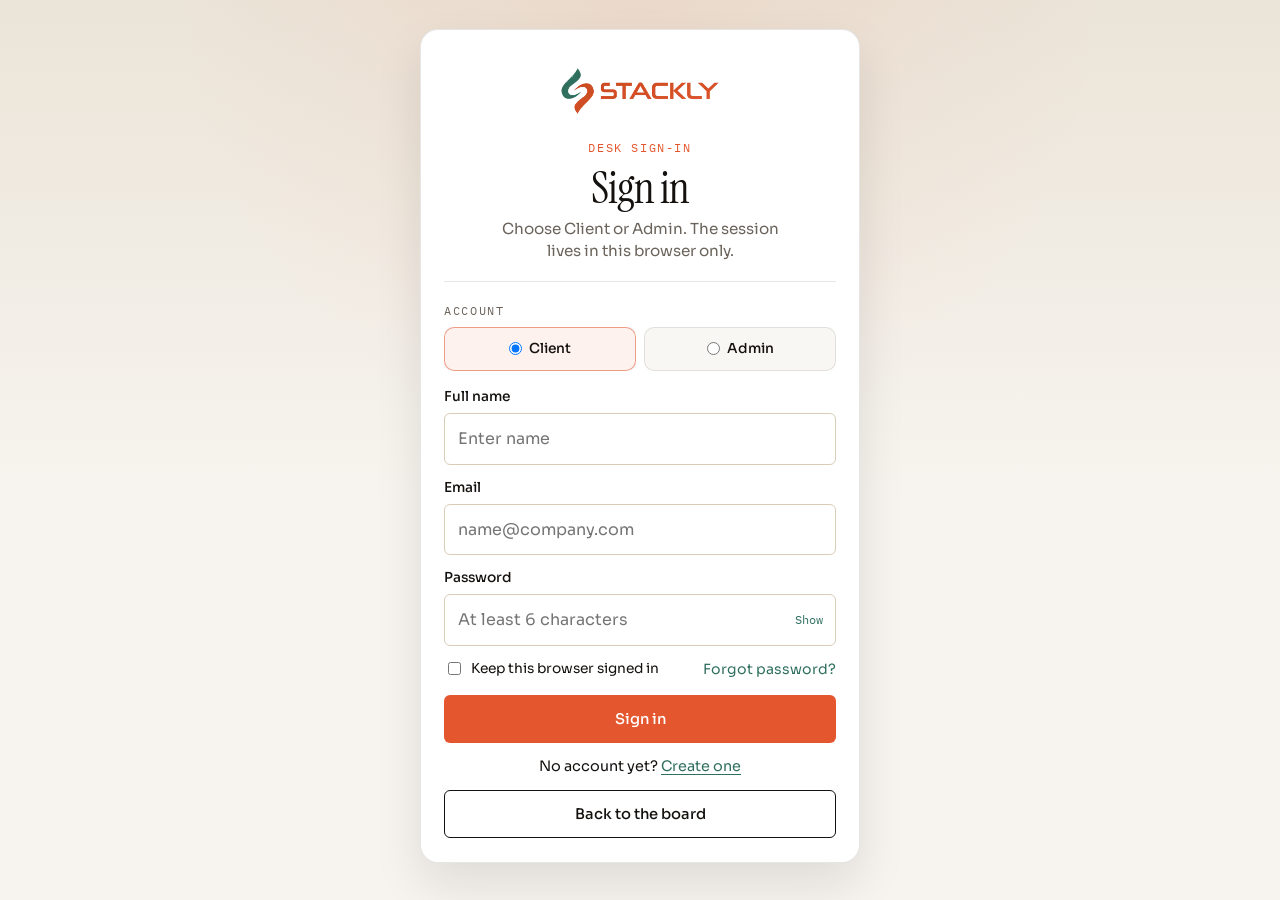
==== login.html @ 5d8d01fa "first commit" ====
<!DOCTYPE html>
<html lang="en-IN" class="auth-lock">
<head>
  <meta charset="utf-8">
  <meta name="viewport" content="width=device-width, initial-scale=1">
  <title>Sign in — Stackly Talent Acquisition</title>
  <meta name="description" content="Demo sign-in for the Stackly Talent desk. Client or Admin. Session stays in localStorage.">
  <meta name="theme-color" content="#F7F4EF">
  <link rel="icon" href="img/favicon.webp" type="image/webp">
  <link rel="preconnect" href="https://fonts.googleapis.com">
  <link rel="preconnect" href="https://fonts.gstatic.com" crossorigin>
  <link href="https://fonts.googleapis.com/css2?family=IBM+Plex+Mono:wght@400;500&family=Instrument+Serif:ital@0;1&family=Sora:wght@400;500;600&display=swap" rel="stylesheet">
  <link href="https://unpkg.com/aos@2.3.4/dist/aos.css" rel="stylesheet">
  <link rel="stylesheet" href="Css/style.css?v=sta12">
  <link rel="stylesheet" href="Css/pages.css?v=sta20">
  <link rel="stylesheet" href="Css/responsive.css?v=sta34">
  <script>document.documentElement.classList.add("js");</script>
</head>
<body class="auth-page is-loading">
  <a class="skip-link" href="#main">Skip to form</a>
  <div class="preloader" id="preloader" role="status" aria-live="polite" aria-label="Opening the signal board">
    <div class="pre-grid" aria-hidden="true"></div>
    <div class="pre-plate">
      <p class="kicker">Stackly Talent</p>
      <div class="reticle" aria-hidden="true"><span class="reticle-h"></span><span class="reticle-v"></span><span class="reticle-dot"></span></div>
      <p class="pre-word" data-pre-word>Brief</p>
      <div class="meter" aria-hidden="true"><span></span></div>
      <p class="pre-meta"><span data-meter>00</span><span data-pre-stage>Opening the board</span><span>STA</span></p>
    </div>
  </div>
  <main id="main" class="auth">
    <section class="auth-card" data-aos="plate-rise">
      <header class="auth-brand">
        <a class="auth-logo wordmark" href="index.html">
          <img src="img/stackly-signal-red.webp" width="180" height="48" alt="Stackly Talent">
        </a>
        <p class="kicker">Desk sign-in</p>
        <h1>Sign in</h1>
        <p class="auth-lede">Choose Client or Admin. The session lives in this browser only.</p>
      </header>
      <form class="auth-form" data-login novalidate>
        <div data-field>
          <p class="kicker" id="login-role">Account</p>
          <div class="auth-roles" role="radiogroup" aria-labelledby="login-role">
            <label class="auth-role"><input type="radio" name="role" value="client" checked> Client</label>
            <label class="auth-role"><input type="radio" name="role" value="admin"> Admin</label>
          </div>
        </div>
        <div data-field>
          <label for="l-name">Full name</label>
          <input id="l-name" name="name" type="text" required autocomplete="name" placeholder="Enter name">
          <p class="field-error">Enter a name.</p>
        </div>
        <div data-field>
          <label for="l-email">Email</label>
          <input id="l-email" name="email" type="email" required autocomplete="email" placeholder="name@company.com">
          <p class="field-error">Enter a valid email.</p>
        </div>
        <div data-field>
          <label for="l-pass">Password</label>
          <div class="pass-wrap">
            <input id="l-pass" name="password" type="password" required minlength="6" autocomplete="current-password" placeholder="At least 6 characters">
            <button type="button" class="pass-toggle" data-pass="#l-pass" aria-label="Show password">Show</button>
          </div>
          <p class="field-error">Enter a password.</p>
        </div>
        <div class="auth-check">
          <label><input type="checkbox" name="remember"> Keep this browser signed in</label>
          <button type="button" class="auth-text" data-forgot>Forgot password?</button>
        </div>
        <button class="btn btn-signal auth-submit" type="submit">Sign in</button>
        <p class="auth-switch">No account yet? <a href="register.html">Create one</a></p>
        <p class="auth-back"><a class="btn btn-line" href="index.html">Back to the board</a></p>
      </form>
    </section>
  </main>
  <div class="toast" id="toast" role="status" aria-live="polite"></div>
  <script src="Js/data.js?v=sta1"></script>
  <script src="https://unpkg.com/aos@2.3.4/dist/aos.js"></script>
  <script src="Js/main.js?v=sta22"></script>
</body>
</html>
---- Css/style.css ----
:root {
  --ink: #14110f;
  --paper: #f7f4ef;
  --panel: #ffffff;
  --line: rgba(20, 17, 15, 0.1);
  --mute: #6b645c;
  --signal: #e4572e;
  --signal-deep: #c4471f;
  --signal-2: #2f6f5e;
  --chalk: #d9cdb8;
  --alert: #b42318;
  --ok: #1f7a4c;
  --shadow: 0 12px 32px rgba(20, 17, 15, 0.08);
  --radius: 12px;
  --btn: 6px;
  --header: 4.6rem;
  --font-display: "Instrument Serif", Georgia, serif;
  --font-body: "Sora", "Segoe UI", sans-serif;
  --font-mono: "IBM Plex Mono", ui-monospace, monospace;
  --wrap: min(1180px, calc(100% - 2.4rem));
}

*,
*::before,
*::after { box-sizing: border-box; }

html { scroll-behavior: smooth; }

body {
  margin: 0;
  color: var(--ink);
  font-family: var(--font-body);
  font-size: 1rem;
  line-height: 1.6;
  background-color: var(--paper);
  background-image:
    repeating-linear-gradient(-18deg, transparent 0 48px, rgba(217, 205, 184, 0.55) 48px 49px),
    repeating-linear-gradient(72deg, transparent 0 48px, rgba(217, 205, 184, 0.28) 48px 49px);
  color-scheme: light;
}

body.is-loading { overflow: hidden; }

img { max-width: 100%; display: block; }

a { color: var(--signal-2); text-underline-offset: 0.18em; }

button, input, select, textarea { font: inherit; color: inherit; }

h1, h2, h3, h4 {
  font-family: var(--font-display);
  font-weight: 400;
  letter-spacing: -0.02em;
  line-height: 1.05;
  margin: 0 0 0.6rem;
}

h1 em, h2 em, h3 em { font-style: italic; }

p { margin: 0 0 0.8rem; }

.wrap { width: var(--wrap); margin-inline: auto; }

.skip-link {
  position: absolute;
  left: 0.6rem;
  top: -4rem;
  z-index: 100;
  background: var(--ink);
  color: var(--paper);
  padding: 0.5rem 0.8rem;
  border-radius: var(--btn);
  text-decoration: none;
}

.skip-link:focus { top: 0.6rem; }

:focus-visible {
  outline: 2px solid var(--signal);
  outline-offset: 3px;
}

::selection { background: var(--signal); color: #fff; }

.kicker {
  font-family: var(--font-mono);
  font-size: 0.72rem;
  letter-spacing: 0.14em;
  text-transform: uppercase;
  color: var(--mute);
  margin: 0 0 0.55rem;
}

.lede { color: var(--mute); max-width: 42rem; }

.rule {
  display: block;
  height: 1px;
  width: 100%;
  margin: 0.85rem 0 0;
  background: var(--chalk);
}

.section { padding: clamp(3.5rem, 7vw, 6.2rem) 0; position: relative; z-index: 1; }

.section-head { max-width: 40rem; margin-bottom: 1.6rem; }

.stamp {
  display: inline-block;
  font-family: var(--font-mono);
  font-size: 0.72rem;
  letter-spacing: 0.04em;
  padding: 0.18rem 0.4rem;
  border: 1px solid var(--chalk);
  border-radius: 4px;
  background: var(--panel);
  color: var(--ink);
}

.btn {
  display: inline-flex;
  align-items: center;
  justify-content: center;
  gap: 0.45rem;
  min-height: 2.75rem;
  padding: 0.7rem 1.05rem;
  border-radius: var(--btn);
  border: 1px solid transparent;
  background: var(--signal);
  color: #fff;
  text-decoration: none;
  font-size: 0.92rem;
  font-weight: 500;
  cursor: pointer;
  transition: background 0.2s ease;
}

.btn:hover { background: var(--signal-deep); }

.btn-line {
  background: transparent;
  color: var(--ink);
  border-color: var(--ink);
}

.btn-line:hover { background: var(--ink); color: var(--paper); }

.btn-ink { background: var(--ink); color: var(--paper); }
.btn-ink:hover { background: #2a241f; }

.btn-signal { background: var(--signal); color: #fff; }
.btn-signal:hover { background: var(--signal-deep); }

.text-link {
  color: var(--ink);
  text-decoration: none;
  font-size: 0.92rem;
  font-weight: 500;
}

.text-link:hover { color: var(--signal); }

.site-header {
  position: sticky;
  top: 0;
  z-index: 40;
  height: var(--header);
  background: rgba(247, 244, 239, 0.92);
  backdrop-filter: blur(10px);
  border-bottom: 1px solid transparent;
}

.site-header.is-shrink {
  border-bottom-color: var(--line);
  box-shadow: var(--shadow);
}

.header-bar {
  height: 100%;
  display: grid;
  grid-template-columns: 1fr auto 1fr;
  align-items: center;
  gap: 1.2rem;
}

.wordmark {
  display: inline-flex;
  align-items: center;
  font-family: var(--font-display);
  font-size: 1.7rem;
  color: var(--ink);
  text-decoration: none;
  letter-spacing: -0.03em;
  line-height: 1;
}

.wordmark img {
  width: auto;
  height: 3.8rem;
}

.site-footer .wordmark img { height: 4.4rem; }

.wordmark em { font-style: italic; color: var(--signal-2); }

.primary-nav { display: flex; gap: 1.15rem; }

.primary-nav a {
  color: var(--ink);
  text-decoration: none;
  font-size: 0.92rem;
  padding: 0.2rem 0;
}

.primary-nav a.is-current { box-shadow: inset 0 -2px 0 var(--signal); }

.header-actions { display: flex; align-items: center; justify-self: end; gap: 0.9rem; }

.drawer {
  position: fixed;
  inset: 0;
  z-index: 35;
  background: rgba(10, 8, 7, 0.55);
  opacity: 0;
  pointer-events: none;
  transition: opacity 0.3s ease;
  backdrop-filter: blur(2px);
}

.drawer.is-open { opacity: 1; pointer-events: auto; }

.drawer-panel {
  margin-left: auto;
  width: min(400px, 100%);
  height: 100%;
  padding: calc(var(--header) + 0.85rem) 1.35rem 1.6rem;
  display: flex;
  flex-direction: column;
  gap: 0;
  position: relative;
  overflow: auto;
  color: #f3eee6;
  background:
    radial-gradient(circle at 100% 0%, rgba(228, 87, 46, 0.18), transparent 42%),
    linear-gradient(165deg, #1c1916 0%, #12100e 55%, #0e0c0a 100%);
  border-left: 1px solid rgba(243, 238, 230, 0.08);
  box-shadow: -24px 0 48px rgba(0, 0, 0, 0.35);
  transform: translateX(18px);
  transition: transform 0.35s cubic-bezier(0.22, 1, 0.36, 1);
}

.drawer.is-open .drawer-panel { transform: none; }

.drawer-panel::before {
  content: "";
  position: absolute;
  inset: 0;
  pointer-events: none;
  background: repeating-linear-gradient(
    -18deg,
    transparent 0 34px,
    rgba(217, 205, 184, 0.035) 34px 35px
  );
}

.drawer-top {
  position: relative;
  z-index: 1;
  padding: 0.35rem 0 1.1rem;
  border-bottom: 1px solid rgba(243, 238, 230, 0.12);
}

.drawer-top .kicker {
  margin: 0 0 0.35rem;
  color: #f0a27a;
}

.drawer-brand {
  margin: 0;
  font-family: var(--font-display);
  font-size: clamp(2.6rem, 10vw, 3.4rem);
  line-height: 0.9;
  letter-spacing: -0.03em;
  color: #f7f4ef;
}

.drawer-links {
  position: relative;
  z-index: 1;
  display: flex;
  flex-direction: column;
  gap: 0;
  padding: 0.85rem 0;
  flex: 1;
}

.drawer-links a {
  display: grid;
  grid-template-columns: auto;
  justify-content: center;
  align-items: baseline;
  gap: 0.65rem;
  padding: 0.78rem 0.2rem;
  border-bottom: 1px solid rgba(243, 238, 230, 0.08);
  text-decoration: none;
  color: #f3eee6;
  transition: color 0.2s ease, padding-left 0.2s ease;
}

.drawer-links a:hover,
.drawer-links a:focus-visible {
  color: #f0a27a;
  padding-left: 0.35rem;
}

.drawer-num {
  font-family: var(--font-mono);
  font-size: 0.72rem;
  letter-spacing: 0.08em;
  color: rgba(243, 238, 230, 0.4);
}

.drawer-label {
  font-family: var(--font-display);
  font-size: clamp(1.85rem, 6.5vw, 2.35rem);
  line-height: 1.05;
}

.drawer-foot {
  position: relative;
  z-index: 1;
  display: flex;
  flex-wrap: wrap;
  gap: 0.65rem;
  padding-top: 1.15rem;
  border-top: 1px solid rgba(243, 238, 230, 0.12);
}

.drawer-foot .btn {
  flex: 1 1 auto;
  min-width: 7.5rem;
}

.drawer-foot .btn-ghost {
  color: #f3eee6;
  border-color: rgba(243, 238, 230, 0.45);
}

.drawer-foot .btn-ghost:hover {
  background: rgba(243, 238, 230, 0.1);
  color: #fff;
}

.drawer-meta {
  flex: 1 1 100%;
  margin: 0.35rem 0 0;
  font-family: var(--font-mono);
  font-size: 0.68rem;
  letter-spacing: 0.1em;
  text-transform: uppercase;
  color: rgba(243, 238, 230, 0.42);
}

.nav-toggle {
  display: none;
  width: 2.6rem;
  height: 2.6rem;
  margin-left: auto;
  border: 1px solid var(--chalk);
  border-radius: var(--btn);
  background: var(--panel);
  cursor: pointer;
  position: relative;
  z-index: 40;
}

.nav-toggle span,
.nav-toggle span::before,
.nav-toggle span::after {
  display: block;
  width: 1.1rem;
  height: 1.5px;
  background: var(--ink);
  position: absolute;
  left: 0.7rem;
  transition: transform 0.25s ease, top 0.25s ease, background 0.2s ease;
}

.nav-toggle span { top: 1.25rem; }
.nav-toggle span::before, .nav-toggle span::after { content: ""; left: 0; }
.nav-toggle span::before { top: -6px; }
.nav-toggle span::after { top: 6px; }
.nav-toggle.is-active {
  background: #1c1916;
  border-color: rgba(243, 238, 230, 0.25);
}
.nav-toggle.is-active span { background: transparent; }
.nav-toggle.is-active span::before,
.nav-toggle.is-active span::after { background: #f3eee6; }
.nav-toggle.is-active span::before { top: 0; transform: rotate(40deg); }
.nav-toggle.is-active span::after { top: 0; transform: rotate(-40deg); }

.brand-signal {
  font-family: var(--font-display);
  font-size: clamp(4.2rem, 8vw, 7.2rem);
  line-height: 0.86;
  letter-spacing: -0.04em;
  margin: 0 0 0.8rem;
}

.brand-signal-sm {
  font-size: clamp(3rem, 7vw, 4.8rem);
  margin: 0 0 0.55rem;
}

.cta-row { display: flex; flex-wrap: wrap; gap: 0.7rem; margin-top: 0.6rem; }

.btn-ghost {
  background: transparent;
  color: #f3eee6;
  border-color: rgba(243, 238, 230, 0.55);
}

.btn-ghost:hover {
  background: rgba(243, 238, 230, 0.12);
  color: #fff;
}

/* Full-bleed stage: photo + dark overlay */
.hero-stage {
  min-height: calc(100svh - var(--header));
  position: relative;
  display: grid;
  align-items: center;
  justify-items: center;
  overflow: hidden;
  isolation: isolate;
  background: #0e0c0a;
  z-index: 1;
}

.hero-media {
  position: absolute;
  inset: 0;
  margin: 0;
  z-index: 0;
}

.hero-media img {
  position: absolute;
  inset: 0;
  width: 100%;
  height: 100%;
  object-fit: cover;
  object-position: center;
  display: block;
  opacity: 0;
  transform: scale(1.08);
  transition: opacity 1.1s ease;
  filter: saturate(0.92) contrast(1.06) brightness(0.88);
}

.hero-media img.is-on {
  opacity: 1;
  z-index: 1;
}

.js .hero-stage .hero-media img.is-on {
  animation: hero-ken 24s ease-in-out infinite alternate;
}

@keyframes hero-ken {
  from { transform: scale(1.06) translate3d(0, 0, 0); }
  to { transform: scale(1.14) translate3d(-2.2%, -1.4%, 0); }
}

.hero-veil {
  position: absolute;
  inset: 0;
  z-index: 1;
  pointer-events: none;
  background:
    radial-gradient(ellipse at 50% 48%, rgba(10, 8, 7, 0.22) 0%, rgba(10, 8, 7, 0.58) 55%, rgba(10, 8, 7, 0.74) 100%),
    linear-gradient(180deg, rgba(10, 8, 7, 0.38) 0%, rgba(10, 8, 7, 0.22) 40%, rgba(10, 8, 7, 0.62) 100%);
}

.hero-copy {
  position: relative;
  z-index: 2;
  width: 100%;
  max-width: min(1180px, calc(100% - 2rem));
  margin-inline: auto;
  padding: clamp(2.4rem, 7vw, 5rem) 0;
  display: flex;
  flex-direction: column;
  align-items: center;
  justify-content: center;
  text-align: center;
  gap: 0.25rem;
  color: #f3eee6;
}

.hero-copy .kicker {
  margin: 0 0 0.4rem;
  color: #f0a27a;
}

.hero-copy .brand-signal,
.hero-copy .brand-signal-sm {
  color: #f7f4ef;
  animation: hero-rise 0.8s ease both;
}

.hero-copy h1 {
  margin: 0 auto;
  max-width: 16ch;
  font-size: clamp(2.1rem, 4.2vw, 3.5rem);
  line-height: 1.08;
  color: #f7f4ef;
  animation: hero-rise 0.8s 0.06s ease both;
}

.hero-copy h1 em {
  color: #f0a27a;
  font-style: italic;
}

.hero-copy .support,
.hero-copy .lede {
  margin: 0.4rem auto 0;
  max-width: 36ch;
  color: rgba(243, 238, 230, 0.72);
  font-size: 1.05rem;
  animation: hero-rise 0.8s 0.12s ease both;
}

.hero-copy .cta-row {
  margin-top: 1.05rem;
  justify-content: center;
  animation: hero-rise 0.8s 0.18s ease both;
}

.hero-rail {
  display: flex;
  justify-content: center;
  gap: 0.45rem;
  margin-top: 1.35rem;
}

.hero-rail button {
  width: 1.65rem;
  height: 3px;
  padding: 0;
  border: 0;
  border-radius: 2px;
  background: rgba(243, 238, 230, 0.28);
  cursor: pointer;
  transition: background 0.25s ease, width 0.25s ease;
}

.hero-rail button.is-on {
  width: 2.4rem;
  background: #f0a27a;
}

.hero-stamp {
  margin: 1.1rem auto 0;
  font-family: var(--font-mono);
  font-size: 0.72rem;
  letter-spacing: 0.12em;
  text-transform: uppercase;
  color: rgba(243, 238, 230, 0.55);
  animation: hero-rise 0.8s 0.22s ease both;
}

/* Page-unique overlays */
.hero-stage.is-about .hero-veil {
  background:
    radial-gradient(ellipse at 50% 48%, rgba(10, 8, 7, 0.18) 0%, rgba(10, 8, 7, 0.56) 58%, rgba(14, 28, 24, 0.72) 100%),
    linear-gradient(180deg, rgba(10, 8, 7, 0.34) 0%, rgba(10, 8, 7, 0.2) 42%, rgba(10, 8, 7, 0.62) 100%);
}

.hero-stage.is-about::after {
  content: "";
  position: absolute;
  left: 50%;
  bottom: 12%;
  width: min(120px, 28vw);
  height: 3px;
  z-index: 2;
  transform: translateX(-50%);
  background: var(--signal-2);
  opacity: 0.85;
}

.hero-stage.is-services .hero-veil {
  background:
    radial-gradient(ellipse at 50% 45%, rgba(10, 8, 7, 0.16) 0%, rgba(10, 8, 7, 0.52) 55%, rgba(10, 8, 7, 0.7) 100%),
    linear-gradient(180deg, rgba(10, 8, 7, 0.4), rgba(10, 8, 7, 0.24) 40%, rgba(10, 8, 7, 0.58) 100%);
}

.hero-stage.is-blog .hero-veil {
  background:
    radial-gradient(ellipse at 50% 48%, rgba(10, 8, 7, 0.18) 0%, rgba(10, 8, 7, 0.52) 55%, rgba(10, 8, 7, 0.7) 100%),
    repeating-linear-gradient(-12deg, transparent 0 36px, rgba(217, 205, 184, 0.05) 36px 37px);
}

.hero-stage.is-contact .hero-veil {
  background:
    radial-gradient(ellipse at 50% 45%, rgba(10, 8, 7, 0.16) 0%, rgba(10, 8, 7, 0.5) 52%, rgba(10, 8, 7, 0.72) 100%),
    radial-gradient(circle at 50% 20%, rgba(228, 87, 46, 0.12), transparent 42%);
}

.hero-stage.is-about .hero-media img {
  object-position: 48% 40%;
}

.hero-stage.is-services .hero-media img {
  object-position: 58% 40%;
}

.hero-stage.is-blog .hero-media img {
  object-position: 42% 38%;
}

.hero-stage.is-contact .hero-media img {
  object-position: 55% 48%;
}

.hero-stage.is-home .hero-media img {
  object-position: 55% 42%;
}

@keyframes hero-rise {
  from { opacity: 0; transform: translateY(16px); }
  to { opacity: 1; transform: none; }
}

[data-hero-spin].is-swap {
  opacity: 0;
  transform: translateY(6px);
}

[data-hero-spin] {
  transition: opacity 0.22s ease, transform 0.22s ease;
}

@media (prefers-reduced-motion: reduce) {
  .js .hero-stage .hero-media img.is-on {
    animation: none;
  }
  .hero-copy .brand-signal,
  .hero-copy .brand-signal-sm,
  .hero-copy h1,
  .hero-copy .support,
  .hero-copy .lede,
  .hero-copy .cta-row,
  .hero-stamp {
    animation: none;
  }
  .hero-media img {
    transition: opacity 0.35s ease;
  }
}

/* 01 — Live briefs: filing-board swiper */
.briefs-lane {
  background: #1c1916;
  color: #f3eee6;
  border-block: 0;
}

.briefs-lane .kicker { color: rgba(243, 238, 230, 0.55); }
.briefs-lane .lede { color: rgba(243, 238, 230, 0.62); }
.briefs-lane .rule { background: rgba(243, 238, 230, 0.18); }
.briefs-lane h2 { color: #f3eee6; }

.briefs-head {
  display: flex;
  justify-content: space-between;
  gap: 1.2rem;
  align-items: flex-end;
  max-width: none;
}

.brief-nav {
  display: flex;
  align-items: center;
  gap: 0.45rem;
  flex-shrink: 0;
  margin-bottom: 0.2rem;
}

.brief-count {
  font-family: var(--font-mono);
  font-size: 0.78rem;
  letter-spacing: 0.08em;
  margin: 0 0.55rem 0 0;
  color: rgba(243, 238, 230, 0.55);
  display: flex;
  gap: 0.25rem;
}

.brief-count [data-brief-now] { color: #f3eee6; }

.brief-nav button {
  width: 2.5rem;
  height: 2.5rem;
  border-radius: 999px;
  border: 1px solid rgba(243, 238, 230, 0.22);
  background: transparent;
  color: #f3eee6;
  cursor: pointer;
}

.brief-nav button:hover {
  background: var(--signal);
  border-color: var(--signal);
}

.brief-board {
  position: relative;
  border: 1px solid rgba(243, 238, 230, 0.14);
  border-radius: 18px;
  overflow: hidden;
  background:
    linear-gradient(180deg, rgba(228, 87, 46, 0.12), transparent 28%),
    #14110f;
}

.brief-progress {
  position: absolute;
  inset: 0 0 auto 0;
  height: 3px;
  z-index: 3;
  background: rgba(243, 238, 230, 0.08);
}

.brief-progress > span {
  display: block;
  height: 100%;
  width: 0;
  background: linear-gradient(90deg, var(--signal), #f0a27a);
}

.brief-progress.is-run > span {
  animation: swipe-meter 4.5s linear forwards;
}

@keyframes swipe-meter {
  from { width: 0; }
  to { width: 100%; }
}

.brief-viewport {
  overflow: hidden;
  padding: 1.35rem 1.2rem 1.1rem;
}

.brief-track {
  display: flex;
  gap: 1rem;
  will-change: transform;
  transition: transform 0.55s cubic-bezier(0.22, 1, 0.36, 1);
}

.brief-slide {
  flex: 0 0 calc(58% - 0.5rem);
  min-height: 220px;
  background: #f7f4ef;
  color: var(--ink);
  border-radius: 14px;
  padding: 1.25rem 1.3rem 1.35rem;
  border: 1px solid transparent;
  opacity: 0.48;
  transform: scale(0.96);
  transition: opacity 0.45s ease, transform 0.45s ease, border-color 0.45s ease;
}

.brief-slide.is-on {
  opacity: 1;
  transform: scale(1);
  border-color: rgba(228, 87, 46, 0.45);
  box-shadow: 0 18px 40px rgba(0, 0, 0, 0.28);
}

.brief-folio {
  display: flex;
  justify-content: space-between;
  gap: 0.6rem;
  align-items: center;
}

.brief-status {
  font-family: var(--font-mono);
  font-size: 0.68rem;
  letter-spacing: 0.05em;
  text-transform: uppercase;
  color: var(--signal-2);
}

.brief-status.is-wait { color: var(--signal); }
.brief-status.is-ok { color: var(--ok); }

.brief-slide h3 {
  font-size: clamp(1.7rem, 3vw, 2.25rem);
  margin: 1rem 0 0.45rem;
}

.brief-lead {
  color: var(--mute);
  margin: 0 0 1.1rem;
  max-width: 34ch;
}

.brief-slide .scope {
  font-family: var(--font-mono);
  font-size: 0.72rem;
  color: var(--mute);
  margin: 0;
  padding-top: 0.85rem;
  border-top: 1px solid var(--line);
}

.brief-dots {
  display: flex;
  justify-content: center;
  gap: 0.4rem;
  padding: 0 1rem 1.1rem;
}

.brief-dots button {
  width: 0.45rem;
  height: 0.45rem;
  padding: 0;
  border: 0;
  border-radius: 999px;
  background: rgba(243, 238, 230, 0.28);
  cursor: pointer;
  transition: width 0.25s ease, background 0.25s ease;
}

.brief-dots button.is-on {
  width: 1.4rem;
  background: var(--signal);
}

/* 02 — Who commissions: client ledger */
.doors-lane {
  background:
    linear-gradient(180deg, rgba(47, 111, 94, 0.08), transparent 45%),
    var(--paper);
}

.commission {
  display: grid;
  grid-template-columns: minmax(220px, 0.78fr) minmax(0, 1.6fr);
  gap: 1rem;
  align-items: stretch;
  min-height: 460px;
}

.commission-index {
  position: relative;
  display: flex;
  flex-direction: column;
  gap: 0.35rem;
  padding: 1.15rem 1rem 2.1rem;
  background: #1f3d35;
  color: #e8f0ec;
  border-radius: 18px;
  overflow: hidden;
}

.commission-index-kicker {
  font-family: var(--font-mono);
  font-size: 0.68rem;
  letter-spacing: 0.14em;
  text-transform: uppercase;
  color: rgba(232, 240, 236, 0.5);
  margin: 0 0 0.55rem;
}

.commission-index > button {
  display: grid;
  grid-template-columns: 2.2rem minmax(0, 1fr);
  gap: 0.65rem;
  align-items: center;
  width: 100%;
  text-align: left;
  border: 0;
  border-radius: 12px;
  background: transparent;
  color: rgba(232, 240, 236, 0.62);
  padding: 0.75rem 0.7rem;
  cursor: pointer;
  transition: background 0.25s ease, color 0.25s ease;
}

.commission-index > button:hover {
  background: rgba(247, 244, 239, 0.08);
  color: #e8f0ec;
}

.commission-index > button.is-on {
  background: rgba(247, 244, 239, 0.12);
  color: #fff;
  box-shadow: inset 3px 0 0 var(--signal);
}

.commission-num {
  font-family: var(--font-mono);
  font-size: 0.72rem;
  letter-spacing: 0.06em;
  color: #f0a27a;
}

.commission-label {
  display: flex;
  flex-direction: column;
  gap: 0.15rem;
  min-width: 0;
}

.commission-label strong {
  font-family: var(--font-display);
  font-weight: 400;
  font-size: 1.45rem;
  line-height: 1.05;
}

.commission-label em {
  font-style: normal;
  font-family: var(--font-mono);
  font-size: 0.68rem;
  letter-spacing: 0.04em;
  color: rgba(232, 240, 236, 0.45);
}

.commission-index > button.is-on .commission-label em {
  color: rgba(232, 240, 236, 0.7);
}

.commission-index .door-meter {
  position: absolute;
  left: 1rem;
  right: 1rem;
  bottom: 0.85rem;
  height: 3px;
  border-radius: 999px;
  background: rgba(247, 244, 239, 0.12);
  overflow: hidden;
}

.commission-index .door-meter > span {
  display: block;
  height: 100%;
  width: 0;
  background: linear-gradient(90deg, var(--signal), #f0a27a);
}

.door-meter.is-run > span {
  animation: swipe-meter 5.5s linear forwards;
}

.commission-stage {
  position: relative;
  border-radius: 18px;
  overflow: hidden;
  border: 1px solid var(--line);
  background: #1c1916;
  min-height: 460px;
}

.commission-panel {
  position: absolute;
  inset: 0;
  opacity: 0;
  visibility: hidden;
  transition: opacity 0.45s ease, visibility 0.45s ease;
}

.commission-panel.is-on {
  opacity: 1;
  visibility: visible;
  z-index: 1;
}

.commission-panel img {
  width: 100%;
  height: 100%;
  object-fit: cover;
  filter: saturate(0.88) contrast(1.03);
}

.commission-panel::after {
  content: "";
  position: absolute;
  inset: 0;
  background:
    linear-gradient(90deg, rgba(20, 17, 15, 0.55), transparent 55%),
    linear-gradient(0deg, rgba(20, 17, 15, 0.72) 0%, transparent 48%);
  pointer-events: none;
}

.commission-letter {
  position: absolute;
  left: 1.2rem;
  right: 1.2rem;
  bottom: 1.2rem;
  z-index: 2;
  max-width: 34rem;
  background: rgba(247, 244, 239, 0.96);
  border: 1px solid rgba(247, 244, 239, 0.8);
  border-radius: 14px;
  padding: 1.15rem 1.2rem 1.25rem;
  box-shadow: 0 18px 40px rgba(0, 0, 0, 0.28);
  transform: translateY(10px);
  opacity: 0;
  transition: transform 0.45s ease, opacity 0.45s ease;
}

.commission-panel.is-on .commission-letter {
  transform: none;
  opacity: 1;
}

.commission-letter-top {
  display: flex;
  justify-content: space-between;
  gap: 0.75rem;
  align-items: center;
  margin-bottom: 0.55rem;
}

.commission-tag {
  font-family: var(--font-mono);
  font-size: 0.68rem;
  letter-spacing: 0.08em;
  text-transform: uppercase;
  color: var(--signal-2);
}

.commission-letter h3 {
  font-size: clamp(1.55rem, 2.8vw, 2.05rem);
  margin: 0 0 0.45rem;
}

.commission-letter p {
  margin: 0;
  color: var(--mute);
  font-size: 0.95rem;
}

/* 03 — Process: script board */
.acts-lane {
  background:
    radial-gradient(circle at 100% 0%, rgba(47, 111, 94, 0.08), transparent 40%),
    var(--paper);
  border-block: 1px solid var(--line);
}

.act-script {
  display: grid;
  gap: 1rem;
}

.act-spine {
  position: relative;
  display: grid;
  grid-template-columns: repeat(4, minmax(0, 1fr));
  gap: 0.5rem;
  padding-bottom: 0.85rem;
}

.act-spine::before {
  content: "";
  position: absolute;
  left: 8%;
  right: 8%;
  top: 1.15rem;
  height: 2px;
  background: var(--line);
  z-index: 0;
}

.act-spine > button {
  position: relative;
  z-index: 1;
  display: flex;
  flex-direction: column;
  align-items: center;
  gap: 0.55rem;
  text-align: center;
  border: 0;
  background: transparent;
  cursor: pointer;
  color: var(--mute);
  padding: 0;
}

.act-bead {
  width: 2.35rem;
  height: 2.35rem;
  border-radius: 999px;
  display: grid;
  place-items: center;
  font-family: var(--font-mono);
  font-size: 0.72rem;
  letter-spacing: 0.04em;
  background: var(--panel);
  border: 2px solid var(--line);
  color: var(--mute);
  transition: background 0.25s ease, border-color 0.25s ease, color 0.25s ease, transform 0.25s ease;
}

.act-name {
  font-family: var(--font-display);
  font-size: clamp(1.2rem, 2vw, 1.45rem);
  line-height: 1;
}

.act-spine > button.is-on { color: var(--ink); }

.act-spine > button.is-on .act-bead {
  background: var(--signal);
  border-color: var(--signal);
  color: #fff;
  transform: scale(1.08);
  box-shadow: 0 8px 20px rgba(228, 87, 46, 0.28);
}

.act-spine > button.is-done .act-bead {
  background: var(--signal-2);
  border-color: var(--signal-2);
  color: #fff;
}

.act-meter {
  position: absolute;
  left: 8%;
  right: 8%;
  bottom: 0;
  height: 3px;
  border-radius: 999px;
  background: rgba(20, 17, 15, 0.08);
  overflow: hidden;
  z-index: 0;
}

.act-meter > span {
  display: block;
  height: 100%;
  width: 0;
  background: linear-gradient(90deg, var(--signal), var(--signal-2));
}

.act-meter.is-run > span {
  animation: swipe-meter 5s linear forwards;
}

.act-canvas {
  position: relative;
  border-radius: 20px;
  overflow: hidden;
  min-height: 420px;
  border: 1px solid var(--line);
  background: #1c1916;
  box-shadow: 0 22px 48px rgba(20, 17, 15, 0.12);
}

.act-frame {
  position: absolute;
  inset: 0;
  background: var(--chalk);
}

.act-frame img {
  position: absolute;
  inset: 0;
  width: 100%;
  height: 100%;
  object-fit: cover;
  opacity: 0;
  filter: saturate(0.9) contrast(1.02);
  transform: scale(1.04);
  transition: opacity 0.5s ease, transform 0.7s ease;
}

.act-frame img.is-on {
  opacity: 1;
  transform: scale(1);
}

.act-canvas::after {
  content: "";
  position: absolute;
  inset: 0;
  background:
    linear-gradient(90deg, rgba(20, 17, 15, 0.72) 0%, rgba(20, 17, 15, 0.28) 42%, transparent 68%),
    linear-gradient(0deg, rgba(20, 17, 15, 0.55) 0%, transparent 42%);
  pointer-events: none;
  z-index: 1;
}

.act-playbill {
  position: absolute;
  inset: auto auto 1.25rem 1.25rem;
  z-index: 2;
  display: grid;
  grid-template-columns: auto minmax(0, 1fr);
  gap: 1rem;
  align-items: end;
  max-width: min(34rem, calc(100% - 2.5rem));
}

.act-big {
  margin: 0;
  font-family: var(--font-display);
  font-size: clamp(4.5rem, 10vw, 7rem);
  line-height: 0.8;
  color: rgba(243, 238, 230, 0.18);
  letter-spacing: -0.04em;
  user-select: none;
}

.act-note {
  background: rgba(247, 244, 239, 0.96);
  border: 1px solid rgba(247, 244, 239, 0.85);
  border-radius: 14px;
  padding: 1.1rem 1.15rem 1.2rem;
  box-shadow: 0 16px 36px rgba(0, 0, 0, 0.28);
}

.act-note-top {
  display: flex;
  justify-content: space-between;
  gap: 0.75rem;
  align-items: center;
  margin-bottom: 0.45rem;
}

.act-of {
  font-family: var(--font-mono);
  font-size: 0.68rem;
  letter-spacing: 0.08em;
  color: var(--mute);
}

.act-note h3 {
  font-size: clamp(1.7rem, 2.8vw, 2.15rem);
  margin: 0 0 0.4rem;
}

.act-note p[data-act-copy] {
  margin: 0;
  color: var(--mute);
  font-size: 0.95rem;
  max-width: 36ch;
}

@media (prefers-reduced-motion: reduce) {
  .brief-progress.is-run > span,
  .door-meter.is-run > span,
  .act-meter.is-run > span,
  .wire-meter.is-run > span { animation: none; width: 100%; }
  .brief-track { transition: none; }
  .brief-slide,
  .act-frame img,
  .commission-panel,
  .commission-letter { transition: none; }
}

.stage-lane {
  background:
    radial-gradient(circle at 0% 0%, rgba(228, 87, 46, 0.07), transparent 32%),
    var(--paper);
}
.stage-shell {
  background: var(--panel);
  border: 1px solid var(--line);
  border-radius: 16px;
  padding: 1.2rem 1.2rem 1.3rem;
  box-shadow: var(--shadow);
}
.stage-shell-top {
  display: flex;
  justify-content: space-between;
  gap: 0.8rem;
  align-items: center;
  margin-bottom: 0.75rem;
}
.stage-shell-kicker,
.stage-progress-label {
  margin: 0;
  font-family: var(--font-mono);
  font-size: 0.72rem;
  letter-spacing: 0.1em;
  text-transform: uppercase;
  color: var(--mute);
}
.stage-progress-label { color: var(--signal); }
.stage-progress {
  height: 6px;
  border-radius: 999px;
  background: rgba(217, 205, 184, 0.55);
  overflow: hidden;
  margin-bottom: 1.1rem;
}
.stage-progress-fill {
  display: block;
  height: 100%;
  width: 16.66%;
  border-radius: inherit;
  background: linear-gradient(90deg, var(--signal), var(--signal-2));
  transition: width 0.35s ease;
}
.stage-track {
  display: grid;
  grid-template-columns: repeat(6, minmax(0, 1fr));
  gap: 0.55rem;
}
.stage {
  background: transparent;
  border: 0;
  padding: 0;
  cursor: pointer;
  font: inherit;
  color: inherit;
  text-align: left;
}
.stage-tile {
  display: grid;
  gap: 0.35rem;
  min-height: 5.4rem;
  padding: 0.85rem 0.75rem 0.9rem;
  border: 1px solid var(--line);
  border-radius: 12px;
  background: rgba(247, 244, 239, 0.55);
  transition: border-color 0.2s ease, background 0.2s ease, transform 0.2s ease, box-shadow 0.2s ease;
}
.stage .idx {
  font-family: var(--font-mono);
  font-size: 0.7rem;
  letter-spacing: 0.08em;
  color: var(--mute);
}
.stage strong {
  display: block;
  font-family: var(--font-display);
  font-size: clamp(1.2rem, 1.7vw, 1.45rem);
  font-weight: 400;
  line-height: 1.1;
}
.stage:hover .stage-tile {
  border-color: rgba(228, 87, 46, 0.35);
  transform: translateY(-2px);
}
.stage.is-on .stage-tile {
  background: var(--ink);
  border-color: var(--ink);
  color: var(--paper);
  box-shadow: var(--shadow);
  transform: translateY(-2px);
}
.stage.is-on .idx { color: var(--signal); }
.stage.is-on strong { color: var(--paper); }
.stage-detail {
  display: grid;
  grid-template-columns: 7.5rem minmax(0, 1fr);
  gap: 1rem;
  align-items: center;
  margin-top: 1.15rem;
  padding: 1.15rem 1.15rem 1.2rem;
  border-radius: 12px;
  border: 1px solid var(--line);
  background:
    linear-gradient(120deg, rgba(228, 87, 46, 0.08), transparent 42%),
    rgba(247, 244, 239, 0.7);
}
.stage-detail-num {
  margin: 0;
  font-family: var(--font-display);
  font-size: clamp(3.8rem, 7vw, 5.4rem);
  line-height: 0.85;
  color: var(--signal);
  letter-spacing: -0.04em;
}
.stage-detail-top {
  display: flex;
  flex-wrap: wrap;
  gap: 0.55rem 1rem;
  align-items: center;
  margin-bottom: 0.4rem;
}
.stage-live {
  margin: 0;
  font-family: var(--font-mono);
  font-size: 0.68rem;
  letter-spacing: 0.08em;
  text-transform: uppercase;
  color: var(--signal-2);
}
.stage-detail h3 {
  font-size: clamp(1.8rem, 2.6vw, 2.35rem);
  margin: 0 0 0.35rem;
}
.stage-note { margin: 0; color: var(--mute); line-height: 1.65; max-width: 40rem; }

.proof-sheet {
  background: #14110f;
  color: #f3eee6;
  border-block: 0;
  position: relative;
  overflow: clip;
}

.proof-sheet .kicker { color: rgba(243, 238, 230, 0.5); }
.proof-sheet .lede { color: rgba(243, 238, 230, 0.62); }
.proof-sheet .rule { background: rgba(243, 238, 230, 0.16); }
.proof-sheet h2 { color: #f3eee6; }

.proof-plate {
  position: relative;
  background:
    linear-gradient(145deg, rgba(228, 87, 46, 0.1), transparent 42%),
    #1c1916;
  border: 1px solid rgba(243, 238, 230, 0.12);
  border-radius: 20px;
  padding: 1.35rem 1.35rem 1.4rem;
  overflow: hidden;
  box-shadow: 0 24px 48px rgba(0, 0, 0, 0.35);
}

.proof-shapes {
  position: absolute;
  inset: 0;
  pointer-events: none;
  z-index: 0;
}

.proof-shape {
  position: absolute;
  background: #0c0a09;
  border: 1px solid rgba(243, 238, 230, 0.06);
}

.proof-shape.is-circle {
  width: 220px;
  height: 220px;
  border-radius: 50%;
  top: -70px;
  right: -40px;
  background:
    radial-gradient(circle at 35% 35%, rgba(47, 111, 94, 0.35), transparent 55%),
    #0c0a09;
}

.proof-shape.is-slab {
  width: 160px;
  height: 160px;
  border-radius: 28px;
  bottom: 18%;
  left: -48px;
  transform: rotate(18deg);
  background: #100e0c;
}

.proof-shape.is-ring {
  width: 110px;
  height: 110px;
  border-radius: 50%;
  top: 38%;
  right: 12%;
  background: transparent;
  border: 14px solid #0c0a09;
  box-shadow: inset 0 0 0 1px rgba(243, 238, 230, 0.04);
}

.proof-shape.is-chip {
  width: 72px;
  height: 72px;
  border-radius: 16px;
  bottom: -18px;
  right: 28%;
  background: #0c0a09;
  transform: rotate(-12deg);
}

.proof-mast,
.proof,
.proof-plate .halt {
  position: relative;
  z-index: 1;
}

.proof-mast {
  display: flex;
  flex-wrap: wrap;
  gap: 0.55rem 1.2rem;
  justify-content: space-between;
  margin: 0 0 1.25rem;
  padding-bottom: 0.85rem;
  border-bottom: 1px solid rgba(243, 238, 230, 0.12);
  font-family: var(--font-mono);
  font-size: 0.7rem;
  letter-spacing: 0.1em;
  text-transform: uppercase;
  color: rgba(243, 238, 230, 0.45);
}

.proof-mast span:first-child {
  color: var(--signal);
  font-weight: 500;
}

.proof {
  display: grid;
  grid-template-columns: repeat(4, minmax(0, 1fr));
  gap: 0.85rem;
}

.metric {
  position: relative;
  background: #0c0a09;
  border: 1px solid rgba(243, 238, 230, 0.1);
  border-radius: 16px;
  padding: 1.1rem 1rem 1.15rem;
  margin: 0;
  overflow: hidden;
  transition: border-color 0.25s ease, transform 0.25s ease;
}

.metric::before {
  content: "";
  position: absolute;
  top: -28px;
  right: -22px;
  width: 70px;
  height: 70px;
  border-radius: 50%;
  background: #161311;
  border: 1px solid rgba(243, 238, 230, 0.05);
}

.metric:nth-child(2)::before {
  border-radius: 18px;
  top: auto;
  bottom: -24px;
  right: -18px;
  width: 64px;
  height: 64px;
  transform: rotate(18deg);
}

.metric:nth-child(3)::before {
  width: 58px;
  height: 58px;
  top: auto;
  bottom: -16px;
  left: -18px;
  right: auto;
  border-radius: 50%;
  border-width: 10px;
  background: transparent;
  border-color: #161311;
}

.metric:nth-child(4)::before {
  border-radius: 12px;
  width: 48px;
  height: 48px;
  top: -14px;
  right: 18px;
  transform: rotate(-14deg);
}

.metric:hover {
  border-color: rgba(228, 87, 46, 0.45);
  transform: translateY(-2px);
}

.metric-code {
  position: relative;
  z-index: 1;
  margin: 0 0 0.7rem;
  font-family: var(--font-mono);
  font-size: 0.68rem;
  letter-spacing: 0.08em;
  color: #f0a27a;
}

.metric b {
  position: relative;
  z-index: 1;
  font-family: var(--font-display);
  font-size: clamp(2.6rem, 4.2vw, 3.8rem);
  font-weight: 400;
  line-height: 0.9;
  display: block;
  margin-bottom: 0.5rem;
  color: #f3eee6;
}

.metric span {
  position: relative;
  z-index: 1;
  color: rgba(243, 238, 230, 0.55);
  font-size: 0.9rem;
  line-height: 1.4;
  display: block;
}

.proof-plate .halt {
  margin: 1.2rem 0 0;
  border-left: 3px solid var(--signal);
  background: rgba(12, 10, 9, 0.85);
  border: 1px solid rgba(228, 87, 46, 0.28);
  border-left-width: 3px;
  padding: 0.85rem 1rem;
  border-radius: 0 12px 12px 0;
  color: rgba(243, 238, 230, 0.58);
  font-size: 0.9rem;
}

.proof-plate .halt strong {
  color: var(--signal);
  font-family: var(--font-mono);
  font-size: 0.72rem;
  letter-spacing: 0.06em;
  text-transform: uppercase;
  font-weight: 500;
  display: block;
  margin-bottom: 0.25rem;
}

/* 06 — Desk wire */
.wire-lane {
  background:
    linear-gradient(180deg, #14110f 0%, #14110f 12%, var(--paper) 38%);
  position: relative;
  overflow: clip;
}

.wire-lane .section-head { color: var(--paper); }
.wire-lane .kicker { color: var(--chalk); }
.wire-lane .lede { color: rgba(247, 244, 239, 0.78); }
.wire-lane .rule { background: rgba(247, 244, 239, 0.72); }

.wire-board {
  position: relative;
  display: grid;
  grid-template-columns: minmax(0, 1.15fr) minmax(0, 0.95fr);
  gap: 0;
  min-height: 440px;
  border-radius: 20px;
  overflow: hidden;
  border: 1px solid rgba(20, 17, 15, 0.12);
  background: var(--panel);
  box-shadow: 0 20px 44px rgba(20, 17, 15, 0.1);
}

.wire-shapes {
  position: absolute;
  inset: 0;
  pointer-events: none;
  z-index: 0;
}

.wire-shape {
  position: absolute;
  background: #0c0a09;
}

.wire-shape.is-block {
  width: 140px;
  height: 140px;
  border-radius: 24px;
  top: -36px;
  left: 42%;
  transform: rotate(16deg);
  opacity: 0.55;
}

.wire-shape.is-dot {
  width: 90px;
  height: 90px;
  border-radius: 50%;
  bottom: 12%;
  left: 8%;
  background:
    radial-gradient(circle at 30% 30%, rgba(228, 87, 46, 0.35), transparent 55%),
    #0c0a09;
  opacity: 0.7;
}

.wire-shape.is-bar {
  width: 18px;
  height: 160px;
  border-radius: 999px;
  top: 18%;
  right: -6px;
  background: #1f3d35;
  opacity: 0.85;
}

.wire-focus {
  position: relative;
  z-index: 1;
  display: flex;
  flex-direction: column;
  justify-content: flex-end;
  padding: 1.6rem 1.5rem 1.55rem;
  background:
    linear-gradient(160deg, rgba(20, 17, 15, 0.92), rgba(20, 17, 15, 0.78)),
    #1c1916;
  color: #f3eee6;
  min-height: 440px;
}

.wire-focus-kicker {
  font-family: var(--font-mono);
  font-size: 0.68rem;
  letter-spacing: 0.14em;
  text-transform: uppercase;
  color: #f0a27a;
  margin: 0 0 0.55rem;
}

.wire-focus-time {
  font-family: var(--font-mono);
  font-size: 0.75rem;
  letter-spacing: 0.06em;
  color: rgba(243, 238, 230, 0.45);
  margin: 0 0 0.85rem;
}

.wire-focus h3 {
  font-size: clamp(1.9rem, 3.4vw, 2.6rem);
  color: #f3eee6;
  margin: 0 0 0.7rem;
  max-width: 16ch;
}

.wire-focus p[data-wire-copy] {
  margin: 0 0 1.4rem;
  color: rgba(243, 238, 230, 0.62);
  max-width: 34ch;
  font-size: 0.98rem;
}

.wire-meter {
  height: 3px;
  border-radius: 999px;
  background: rgba(243, 238, 230, 0.12);
  overflow: hidden;
}

.wire-meter > span {
  display: block;
  height: 100%;
  width: 0;
  background: linear-gradient(90deg, var(--signal), #f0a27a);
}

.wire-meter.is-run > span {
  animation: swipe-meter 5s linear forwards;
}

.wire-log {
  position: relative;
  z-index: 1;
  display: flex;
  flex-direction: column;
  background: #f7f4ef;
  border-left: 1px solid var(--line);
}

.wire-log > button {
  display: grid;
  grid-template-columns: 2.4rem minmax(0, 1fr);
  gap: 0.75rem;
  align-items: center;
  width: 100%;
  text-align: left;
  border: 0;
  border-bottom: 1px solid var(--line);
  background: transparent;
  padding: 1rem 1.15rem;
  cursor: pointer;
  color: var(--mute);
  transition: background 0.25s ease, color 0.25s ease;
}

.wire-log > button:last-child { border-bottom: 0; }

.wire-log > button:hover {
  background: rgba(20, 17, 15, 0.03);
  color: var(--ink);
}

.wire-log > button.is-on {
  background: #fff;
  color: var(--ink);
  box-shadow: inset 3px 0 0 var(--signal);
}

.wire-mark {
  font-family: var(--font-mono);
  font-size: 0.72rem;
  letter-spacing: 0.06em;
  color: var(--signal);
}

.wire-line {
  display: flex;
  flex-direction: column;
  gap: 0.2rem;
  min-width: 0;
}

.wire-line strong {
  font-family: var(--font-display);
  font-weight: 400;
  font-size: 1.25rem;
  line-height: 1.15;
}

.wire-line em {
  font-style: normal;
  font-family: var(--font-mono);
  font-size: 0.68rem;
  letter-spacing: 0.04em;
  color: var(--mute);
}

.roster, .plans, .note-grid {
  display: grid;
  grid-template-columns: repeat(3, minmax(0, 1fr));
  gap: 1.15rem;
}

.roster-board .section-head { max-width: 34rem; }
.roster-board .kicker { color: var(--signal); }

.partner {
  display: flex;
  flex-direction: column;
  align-items: flex-start;
  background: var(--panel);
  border: 1px solid transparent;
  border-radius: 14px;
  padding: 1.45rem 1.25rem 1.35rem;
  box-shadow: 0 10px 28px rgba(20, 17, 15, 0.05);
  min-height: 100%;
  transition: border-color 0.2s ease, box-shadow 0.2s ease, transform 0.2s ease;
}
.partner:hover,
.partner.is-active {
  border-color: rgba(228, 87, 46, 0.35);
  box-shadow: var(--shadow);
  transform: translateY(-2px);
}
.partner-photo {
  width: 5.6rem;
  height: 5.6rem;
  object-fit: cover;
  border-radius: 50%;
  margin: 0 0 0.95rem;
  filter: saturate(0.92);
  border: 2px solid rgba(217, 205, 184, 0.7);
}
.partner-rating {
  display: flex;
  flex-wrap: wrap;
  align-items: center;
  gap: 0.35rem 0.5rem;
  margin: 0 0 0.9rem;
  font-size: 0.82rem;
  color: var(--mute);
}
.partner-rating .stars {
  display: inline-flex;
  gap: 0.12rem;
}
.partner-rating .stars svg {
  width: 0.78rem;
  height: 0.78rem;
  fill: var(--signal);
  display: block;
}
.partner-rating strong {
  color: var(--ink);
  font-weight: 600;
  font-size: 0.86rem;
}
.partner blockquote {
  margin: 0 0 1.1rem;
  padding: 0;
  border: 0;
  flex: 1;
}
.partner blockquote p {
  margin: 0;
  font-family: var(--font-display);
  font-style: italic;
  font-size: clamp(1.15rem, 1.6vw, 1.35rem);
  line-height: 1.45;
  color: var(--ink);
}
.partner h3 {
  font-family: var(--font-body);
  font-size: 1.05rem;
  font-weight: 600;
  letter-spacing: 0;
  margin: 0 0 0.3rem;
  line-height: 1.25;
}
.partner-meta {
  margin: 0;
  font-family: var(--font-mono);
  font-size: 0.72rem;
  letter-spacing: 0.04em;
  color: var(--mute);
}

.plan li { color: var(--mute); }

.why-board {
  position: relative;
  overflow: hidden;
  background:
    radial-gradient(circle at 50% 18%, rgba(228, 87, 46, 0.08), transparent 34%),
    radial-gradient(circle at 12% 80%, rgba(47, 111, 94, 0.07), transparent 28%),
    var(--paper);
}
.why-head { max-width: 40rem; margin-inline: auto; text-align: center; }
.why-head .lede { margin-inline: auto; }
.why-head .rule { margin-inline: auto; max-width: 8rem; }
.why-orbit {
  position: relative;
  display: grid;
  grid-template-columns: repeat(3, minmax(0, 1fr));
  gap: 1.4rem;
  align-items: start;
  margin-top: 0.4rem;
}
.why-chord {
  position: absolute;
  left: 12%;
  right: 12%;
  top: 5.4rem;
  height: 1px;
  background: linear-gradient(90deg, transparent, var(--chalk) 12%, var(--chalk) 88%, transparent);
  z-index: 0;
}
.why-node {
  position: relative;
  z-index: 1;
  text-align: center;
  padding: 0.4rem 0.6rem 0.2rem;
}
.why-circle {
  --ring: var(--chalk);
  --accent: var(--signal);
  position: relative;
  width: clamp(7.5rem, 14vw, 9.5rem);
  height: clamp(7.5rem, 14vw, 9.5rem);
  margin: 0 auto 1.1rem;
  border-radius: 50%;
  display: grid;
  place-items: center;
  background: var(--panel);
  box-shadow: var(--shadow);
}
.why-circle.is-signal { --accent: var(--signal); }
.why-circle.is-green { --accent: var(--signal-2); }
.why-ring {
  position: absolute;
  inset: 0.55rem;
  border: 1.5px solid var(--ring);
  border-radius: 50%;
}
.why-ring.is-inner {
  inset: 1.25rem;
  border-color: var(--accent);
  border-style: dashed;
  opacity: 0.9;
}
.why-dot {
  position: absolute;
  top: 0.35rem;
  left: 50%;
  width: 0.55rem;
  height: 0.55rem;
  border-radius: 50%;
  background: var(--accent);
  transform: translateX(-50%);
}
.why-num {
  position: relative;
  z-index: 1;
  font-family: var(--font-display);
  font-size: clamp(2rem, 3.5vw, 2.7rem);
  line-height: 1;
  color: var(--ink);
  letter-spacing: -0.03em;
}
.why-tag {
  margin: 0 0 0.35rem;
  font-family: var(--font-mono);
  font-size: 0.7rem;
  letter-spacing: 0.12em;
  text-transform: uppercase;
  color: var(--signal);
}
.why-node.is-mid {
  transform: translateY(-0.75rem);
}
.why-node.is-mid .why-circle {
  width: clamp(8.2rem, 15vw, 10.4rem);
  height: clamp(8.2rem, 15vw, 10.4rem);
}
.why-node:last-child .why-tag { color: var(--signal-2); }
.why-node h3 {
  font-size: clamp(1.55rem, 2.4vw, 2rem);
  margin: 0 0 0.5rem;
}
.why-node > p:last-child {
  margin: 0 auto;
  color: var(--mute);
  max-width: 22rem;
  font-size: 0.94rem;
  line-height: 1.6;
}

.plans { align-items: stretch; }
.plan {
  display: flex;
  flex-direction: column;
  background: var(--panel);
  border: 1px solid var(--line);
  border-top: 3px solid var(--chalk);
  border-radius: var(--radius);
  padding: 1.25rem 1.2rem 1.3rem;
  min-height: 100%;
}
.plan.is-lead {
  border-top-color: var(--signal);
  box-shadow: var(--shadow);
}
.plan-top { display: flex; justify-content: space-between; gap: 0.6rem; align-items: flex-start; }
.plan-tag {
  font-family: var(--font-mono);
  font-size: 0.68rem;
  letter-spacing: 0.08em;
  text-transform: uppercase;
  color: var(--signal);
  margin: 0;
}
.plan h3 { font-size: 1.85rem; margin: 0.55rem 0 0.35rem; }
.plan-lead { color: var(--mute); font-size: 0.92rem; margin: 0 0 0.7rem; }
.plan .fee { font-family: var(--font-display); font-size: 2.15rem; margin: 0.15rem 0 0.1rem; line-height: 1; }
.plan .fee-note { font-family: var(--font-mono); font-size: 0.72rem; color: var(--mute); margin: 0 0 0.85rem; }
.plan ul { margin: 0 0 1.1rem; padding-left: 1.1rem; }
.plan li { margin: 0.28rem 0; }
.plan-actions { display: grid; gap: 0.45rem; margin-top: auto; }
.plan-actions .btn { width: 100%; }
.gst-note { margin-top: 1.1rem; color: var(--mute); font-size: 0.88rem; }

.note-grid { gap: 1.1rem; align-items: stretch; }
.note-card {
  display: flex;
  flex-direction: column;
  background: var(--panel);
  border-radius: var(--radius);
  overflow: hidden;
  border: 1px solid var(--line);
  color: inherit;
  text-decoration: none;
  min-height: 100%;
  transition: border-color 0.2s ease, transform 0.2s ease;
}
.note-card:hover { border-color: rgba(228, 87, 46, 0.45); transform: translateY(-2px); }
.note-media {
  overflow: hidden;
  border-bottom: 1px solid var(--line);
  background: var(--chalk);
}
.note-card img {
  width: 100%;
  height: 210px;
  object-fit: cover;
  filter: saturate(0.92);
  display: block;
}
.note-body {
  display: flex;
  flex-direction: column;
  gap: 0.45rem;
  padding: 0.95rem 1rem 1.15rem;
  flex: 1;
}
.note-meta {
  display: flex;
  flex-wrap: wrap;
  align-items: center;
  gap: 0.45rem 0.7rem;
  margin: 0;
  font-family: var(--font-mono);
  font-size: 0.7rem;
  letter-spacing: 0.04em;
  color: var(--mute);
  text-transform: uppercase;
}
.note-meta .stamp {
  margin: 0;
  flex: none;
}
.note-card h3 {
  font-size: 1.35rem;
  line-height: 1.15;
  margin: 0;
}
.note-card p:last-child {
  color: var(--mute);
  margin: 0;
  font-size: 0.92rem;
  line-height: 1.5;
}

.faq-layout {
  display: grid;
  grid-template-columns: minmax(0, 1.55fr) minmax(240px, 0.75fr);
  gap: 1.6rem;
  align-items: start;
}
.faq-panel {
  background: var(--panel);
  border: 1px solid var(--line);
  border-radius: var(--radius);
  padding: 0.35rem 1.15rem 0.45rem;
}
details.faq { border-bottom: 1px solid var(--line); }
details.faq:last-child { border-bottom: 0; }
details.faq summary {
  cursor: pointer;
  padding: 1.05rem 0;
  font-weight: 500;
  font-size: 1rem;
  list-style: none;
  display: grid;
  grid-template-columns: minmax(0, 1fr) auto;
  gap: 0.8rem;
  align-items: center;
}
details.faq summary::-webkit-details-marker { display: none; }
details.faq summary::after {
  content: "+";
  float: none;
  font-family: var(--font-mono);
  color: var(--signal);
  width: 1.6rem;
  height: 1.6rem;
  border: 1px solid var(--chalk);
  border-radius: 4px;
  display: grid;
  place-items: center;
  font-size: 0.95rem;
  line-height: 1;
}
details.faq[open] summary::after {
  content: "\2212";
  background: var(--ink);
  color: var(--paper);
  border-color: var(--ink);
}
details.faq p {
  color: var(--mute);
  padding: 0 0 1.05rem;
  margin: 0;
  max-width: 48rem;
  line-height: 1.65;
}

.aside-cta {
  background: var(--panel);
  border-radius: var(--radius);
  padding: 1.35rem 1.25rem 1.4rem;
  box-shadow: var(--shadow);
  border: 1px solid var(--line);
  border-top: 3px solid var(--signal);
  position: sticky;
  top: calc(var(--header) + 0.8rem);
}
.aside-cta h3 { font-size: 1.85rem; }
.aside-cta p { color: var(--mute); }
.aside-cta .btn { margin-top: 0.35rem; width: 100%; }
.aside-meta {
  margin: 0.9rem 0 0;
  padding-top: 0.85rem;
  border-top: 1px solid var(--line);
  font-family: var(--font-mono);
  font-size: 0.72rem;
  color: var(--mute);
  letter-spacing: 0.04em;
}

/* Services — Letter FAQ sheet */
.letter-lane {
  background:
    radial-gradient(circle at 100% 0%, rgba(47, 111, 94, 0.07), transparent 38%),
    var(--paper);
}

.letter-sheet {
  background: var(--panel);
  border: 1px solid var(--line);
  border-radius: 16px;
  padding: 1rem 1.2rem 0.85rem;
  box-shadow: 0 14px 32px rgba(20, 17, 15, 0.06);
  position: relative;
  overflow: hidden;
}

.letter-sheet::before {
  content: "";
  position: absolute;
  inset: 0 auto 0 0;
  width: 4px;
  background: linear-gradient(180deg, var(--signal), var(--signal-2));
}

.letter-mast {
  display: flex;
  flex-wrap: wrap;
  gap: 0.5rem 1.1rem;
  justify-content: space-between;
  margin: 0 0 0.35rem 0.35rem;
  padding-bottom: 0.75rem;
  border-bottom: 1px solid var(--line);
  font-family: var(--font-mono);
  font-size: 0.68rem;
  letter-spacing: 0.1em;
  text-transform: uppercase;
  color: var(--mute);
}

.letter-mast span:first-child {
  color: var(--signal);
  font-weight: 500;
}

.letter-sheet .faq-list {
  margin-left: 0.2rem;
}

.letter-sheet details.faq summary {
  grid-template-columns: auto minmax(0, 1fr) auto;
  align-items: start;
  gap: 0.7rem;
}

.letter-sheet .faq-num {
  font-family: var(--font-mono);
  font-size: 0.72rem;
  letter-spacing: 0.06em;
  color: var(--signal);
  padding-top: 0.15rem;
}

.letter-aside {
  background: #1c1916;
  color: #f3eee6;
  border-color: rgba(243, 238, 230, 0.12);
  border-top-color: var(--signal);
}

.letter-aside .kicker { color: #f0a27a; }
.letter-aside h3 { color: #f3eee6; }
.letter-aside p { color: rgba(243, 238, 230, 0.62); }
.letter-aside .btn-line {
  color: #f3eee6;
  border-color: rgba(243, 238, 230, 0.35);
}
.letter-aside .btn-line:hover {
  background: #f3eee6;
  color: var(--ink);
}
.letter-aside .aside-meta {
  border-top-color: rgba(243, 238, 230, 0.14);
  color: rgba(243, 238, 230, 0.45);
}

.capacity {
  background: var(--ink);
  color: var(--paper);
  padding: clamp(3.2rem, 6vw, 5rem) 0;
}
.capacity-plate {
  display: grid;
  grid-template-columns: minmax(0, 1.05fr) minmax(0, 0.95fr);
  gap: clamp(1.4rem, 4vw, 3rem);
  align-items: end;
  padding: clamp(1.4rem, 3vw, 2.2rem);
  border: 1px solid rgba(247, 244, 239, 0.16);
  border-radius: 14px;
  background:
    linear-gradient(135deg, rgba(228, 87, 46, 0.12), transparent 42%),
    rgba(247, 244, 239, 0.04);
  box-shadow: var(--shadow);
}
.capacity .kicker { color: var(--chalk); }
.capacity h2 { color: var(--paper); font-size: clamp(2rem, 4vw, 3rem); margin: 0 0 0.5rem; }
.capacity .lede { color: rgba(247, 244, 239, 0.72); max-width: 34rem; margin: 0.85rem 0 0; }
.capacity .rule { background: rgba(217, 205, 184, 0.45); }
.capacity-form { width: 100%; }
.capacity-field label {
  color: var(--chalk);
  font-family: var(--font-mono);
  font-size: 0.72rem;
  letter-spacing: 0.08em;
  text-transform: uppercase;
  margin-bottom: 0.45rem;
}
.capacity-row {
  display: grid;
  grid-template-columns: minmax(0, 1fr) auto;
  gap: 0.55rem;
  align-items: stretch;
}
.capacity input[type="email"] {
  width: 100%;
  min-height: 3rem;
  background: rgba(247, 244, 239, 0.06);
  border: 1px solid rgba(247, 244, 239, 0.28);
  border-radius: var(--btn);
  padding: 0.8rem 0.9rem;
  color: var(--paper);
}
.capacity input[type="email"]::placeholder { color: rgba(247, 244, 239, 0.42); }
.capacity input[type="email"]:focus {
  outline: none;
  border-color: var(--signal);
  box-shadow: 0 0 0 3px rgba(228, 87, 46, 0.22);
}
.capacity .btn { min-height: 3rem; white-space: nowrap; }
.capacity .field-error { color: #ffb4a8; }
.capacity .fine { color: var(--chalk); font-size: 0.8rem; margin: 0.7rem 0 0; }

.site-footer { background: var(--ink); color: var(--paper); padding: 3.8rem 0 1.25rem; position: relative; z-index: 1; font-size: 0.92rem; }
.foot-grid { display: grid; grid-template-columns: 1.45fr 0.95fr 1fr 0.95fr 1.35fr; gap: clamp(1.6rem, 3.5vw, 3rem); align-items: start; }
.foot-brand { max-width: 20rem; }
.site-footer .wordmark { margin-bottom: 1.25rem; }
.site-footer .wordmark img { height: 3.25rem; }
.foot-brand p { color: var(--chalk); font-size: 0.9rem; line-height: 1.6; margin: 0 0 0.85rem; }
.foot-socials { display: flex; flex-wrap: wrap; gap: 0.55rem; margin-top: 1.25rem; }
.foot-socials a {
  display: grid;
  place-items: center;
  width: 2.25rem;
  height: 2.25rem;
  border: 1px solid rgba(247, 244, 239, 0.32);
  border-radius: 50%;
  color: var(--paper);
  padding: 0;
  line-height: 0;
}
.foot-socials a:hover { border-color: var(--signal); color: var(--signal); }
.foot-socials svg { width: 0.95rem; height: 0.95rem; fill: currentColor; display: block; }
.footer-title { color: var(--signal); font-family: var(--font-body); font-size: 1.1rem; font-weight: 600; letter-spacing: 0.02em; line-height: 1.35; margin: 0 0 1rem; }
.foot-links .footer-title::after { content: ""; display: block; width: 2.6rem; height: 2px; margin-top: 0.55rem; background: var(--signal); }
.foot-contact .footer-title::after { content: none; }
.site-footer .foot-links a {
  color: var(--paper);
  text-decoration: none;
  display: block;
  padding: 0.32rem 0;
  font-size: 0.9rem;
  line-height: 1.45;
}
.site-footer .foot-links a:hover { color: var(--signal); }
.foot-contact { display: grid; gap: 0.9rem; min-width: 0; }
.foot-contact .footer-title { margin-bottom: 0.2rem; }
.foot-desk-plate {
  display: grid;
  gap: 0.75rem;
  padding: 1rem 1.05rem 1.1rem;
  border: 1px solid rgba(247, 244, 239, 0.16);
  border-radius: 14px;
  background: rgba(247, 244, 239, 0.04);
}
.foot-desk-note {
  margin: 0 0 0.15rem;
  font-family: var(--font-mono);
  font-size: 0.68rem;
  letter-spacing: 0.08em;
  text-transform: uppercase;
  color: var(--signal);
}
.foot-line {
  display: grid;
  grid-template-columns: 1.15rem max-content;
  column-gap: 0.75rem;
  align-items: center;
  color: var(--paper);
  text-decoration: none;
  font-size: 0.9rem;
  line-height: 1.35;
  padding: 0;
  width: max-content;
  max-width: 100%;
}
.foot-line:hover { color: var(--signal); }
.foot-ico {
  width: 1.15rem;
  height: 1.15rem;
  color: var(--signal);
  display: block;
  flex: none;
}
.foot-ico.is-fill { fill: currentColor; }
.foot-ico.is-stroke {
  fill: none;
  stroke: currentColor;
  stroke-width: 1.75;
  stroke-linecap: round;
  stroke-linejoin: round;
}
.foot-line span {
  white-space: nowrap;
  overflow-wrap: normal;
  word-break: keep-all;
}
.foot-base {
  display: flex;
  justify-content: space-between;
  gap: 1rem;
  flex-wrap: wrap;
  align-items: flex-end;
  margin-top: 2.8rem;
  padding-top: 1.25rem;
  border-top: 1px solid rgba(247, 244, 239, 0.18);
  color: var(--chalk);
  font-size: 0.8rem;
}
.foot-base-copy {
  display: grid;
  gap: 0.25rem;
}
.foot-base-mark {
  font-family: var(--font-mono);
  font-size: 0.68rem;
  letter-spacing: 0.06em;
  text-transform: uppercase;
  color: rgba(217, 205, 184, 0.7);
}
.foot-base nav { display: flex; gap: 1.4rem; flex-wrap: wrap; }
.foot-base a { color: var(--chalk); display: inline; padding: 0; font-size: inherit; }
.foot-base a:hover { color: var(--signal); }

label { display: block; font-size: 0.86rem; font-weight: 500; margin-bottom: 0.3rem; }

input, select, textarea {
  width: 100%;
  background: var(--panel);
  border: 1px solid var(--chalk);
  border-radius: var(--btn);
  padding: 0.75rem 0.8rem;
}

textarea { min-height: 140px; resize: vertical; }

.field-error { display: none; color: var(--alert); font-size: 0.78rem; margin: 0.28rem 0 0; }
.field-error.is-on { display: block; }
.input-err { border-color: var(--alert); }

.check-row { display: flex; gap: 0.45rem; align-items: flex-start; font-weight: 400; }
.check-row input { width: auto; margin-top: 0.25rem; }

.pass-wrap { position: relative; }
.pass-wrap input { padding-right: 4.2rem; }
.pass-toggle {
  position: absolute;
  right: 0.4rem;
  top: 50%;
  transform: translateY(-50%);
  border: 0;
  background: transparent;
  color: var(--signal-2);
  cursor: pointer;
  font-family: var(--font-mono);
  font-size: 0.75rem;
}

.toast {
  position: fixed;
  left: 50%;
  bottom: 1.1rem;
  z-index: 90;
  max-width: min(440px, calc(100% - 1.5rem));
  background: var(--ink);
  color: var(--paper);
  border-radius: 8px;
  padding: 0.75rem 1rem;
  box-shadow: var(--shadow);
  opacity: 0;
  pointer-events: none;
  transform: translateX(-50%) translateY(10px);
  transition: opacity 0.25s ease, transform 0.25s ease;
}

.toast.is-on { opacity: 1; transform: translateX(-50%) translateY(0); }

.preloader {
  position: fixed;
  inset: 0;
  z-index: 80;
  overflow: hidden;
  display: grid;
  place-items: center;
  background: var(--paper);
  transition: transform 0.55s ease, opacity 0.45s ease;
}

.preloader.is-done {
  opacity: 0;
  transform: translateY(-8%);
  pointer-events: none;
}

.pre-grid {
  position: absolute;
  inset: -10%;
  background-image:
    repeating-linear-gradient(-18deg, transparent 0 42px, rgba(217, 205, 184, 0.7) 42px 43px),
    repeating-linear-gradient(72deg, transparent 0 42px, rgba(217, 205, 184, 0.35) 42px 43px);
}

.pre-plate {
  position: relative;
  width: min(420px, calc(100% - 2rem));
  background: var(--panel);
  border-radius: var(--radius);
  padding: 1.6rem 1.4rem 1.3rem;
  box-shadow: var(--shadow);
  text-align: center;
}

.reticle {
  width: 72px;
  height: 72px;
  margin: 0.4rem auto 0.8rem;
  position: relative;
}

.reticle-h, .reticle-v { position: absolute; }
.reticle-h {
  left: 0; right: 0; top: 50%; height: 2px;
  transform: translateY(-50%);
  background: linear-gradient(90deg, var(--ink) 0 36%, transparent 36% 64%, var(--ink) 64% 100%);
}
.reticle-v {
  top: 0; bottom: 0; left: 50%; width: 2px;
  transform: translateX(-50%);
  background: linear-gradient(180deg, var(--ink) 0 36%, transparent 36% 64%, var(--ink) 64% 100%);
}
.reticle-dot {
  position: absolute;
  left: 50%; top: 50%;
  width: 10px; height: 10px;
  background: var(--signal);
  transform: translate(-50%, -50%);
}

.pre-word {
  font-family: var(--font-display);
  font-size: 3rem;
  margin: 0;
  min-height: 1.1em;
}

.pre-word.is-swap { opacity: 0.35; }

.meter {
  height: 4px;
  background: var(--chalk);
  border-radius: 4px;
  margin: 1rem 0 0.7rem;
  overflow: hidden;
}

.meter span {
  display: block;
  height: 100%;
  width: 0;
  background: var(--signal);
}

.pre-meta {
  display: flex;
  justify-content: space-between;
  gap: 0.5rem;
  margin: 0;
  font-family: var(--font-mono);
  font-size: 0.72rem;
  letter-spacing: 0.04em;
  color: var(--mute);
}

.js [data-aos="plate-rise"] {
  opacity: 0;
  transform: translateY(16px);
  transition-property: opacity, transform;
}

.js [data-aos="plate-rise"].aos-animate { opacity: 1; transform: none; }

.js [data-aos="rule-draw"] {
  transform: scaleX(0);
  transform-origin: left center;
  transition-property: transform;
}

.js [data-aos="rule-draw"].aos-animate { transform: scaleX(1); }

.js [data-aos="chip-stamp"] {
  opacity: 0;
  transform: translateY(6px) rotate(-3deg);
  transition-property: opacity, transform;
}

.js [data-aos="chip-stamp"].aos-animate { opacity: 1; transform: none; }

.show-all [data-aos] { opacity: 1 !important; transform: none !important; }

@media (prefers-reduced-motion: reduce) {
  html { scroll-behavior: auto; }
  *, *::before, *::after {
    animation: none !important;
    transition: none !important;
  }
  [data-aos] {
    opacity: 1 !important;
    transform: none !important;
  }
  .act-frame img { transition: none; }
}
---- Css/pages.css ----
html.auth-lock,
html.auth-lock body {
  height: 100%;
  overflow: hidden;
}

.inner-hero {
  min-height: calc(100svh - var(--header));
  position: relative;
  display: grid;
  align-items: end;
  overflow: hidden;
  z-index: 1;
  background: #0e0c0a;
}

.inner-hero img {
  position: absolute;
  inset: 0;
  width: 100%;
  height: 100%;
  object-fit: cover;
  filter: saturate(0.92) contrast(1.06) brightness(0.88);
}

.veil {
  position: absolute;
  inset: 0;
  z-index: 1;
  pointer-events: none;
  background:
    linear-gradient(105deg, rgba(10, 8, 7, 0.9) 0%, rgba(10, 8, 7, 0.72) 40%, rgba(10, 8, 7, 0.42) 68%, rgba(10, 8, 7, 0.5) 100%),
    linear-gradient(180deg, rgba(10, 8, 7, 0.35) 0%, transparent 28%, rgba(10, 8, 7, 0.62) 100%);
}

.inner-hero .wrap {
  position: relative;
  z-index: 2;
  padding: 3rem 0 3.2rem;
  color: #f3eee6;
}

.inner-hero h1 {
  font-size: clamp(2.6rem, 5vw, 4.6rem);
  max-width: 16ch;
  color: #f7f4ef;
}

.split {
  display: grid;
  grid-template-columns: 1.05fr 0.95fr;
  gap: 1.4rem;
  align-items: center;
}

.split img { width: 100%; border-radius: var(--radius); aspect-ratio: 4 / 3; object-fit: cover; filter: saturate(0.92); }

/* About — Origin */
.origin-lane {
  background:
    radial-gradient(circle at 100% 20%, rgba(47, 111, 94, 0.08), transparent 40%),
    var(--paper);
}

.origin-board {
  display: grid;
  grid-template-columns: 1.05fr 0.95fr;
  gap: 0;
  min-height: 440px;
  border-radius: 20px;
  overflow: hidden;
  border: 1px solid var(--line);
  background: var(--panel);
  box-shadow: 0 20px 44px rgba(20, 17, 15, 0.08);
}

.origin-media {
  position: relative;
  min-height: 420px;
  background: #1c1916;
}

.origin-media img {
  width: 100%;
  height: 100%;
  object-fit: cover;
  filter: saturate(0.9);
}

.origin-chip {
  position: absolute;
  left: 1rem;
  bottom: 1rem;
  display: grid;
  gap: 0.35rem;
  padding: 0.75rem 0.9rem;
  border-radius: 12px;
  background: rgba(20, 17, 15, 0.82);
  color: #f3eee6;
  border: 1px solid rgba(243, 238, 230, 0.14);
}

.origin-chip p {
  margin: 0;
  font-family: var(--font-mono);
  font-size: 0.7rem;
  letter-spacing: 0.06em;
  color: rgba(243, 238, 230, 0.65);
}

.origin-chip .stamp {
  background: transparent;
  color: #f0a27a;
  border-color: rgba(240, 162, 122, 0.4);
  width: fit-content;
}

.origin-copy {
  display: grid;
  align-content: center;
  gap: 0.55rem;
  padding: 1.7rem 1.6rem 1.8rem;
  background:
    linear-gradient(160deg, rgba(247, 244, 239, 0.95), transparent 50%),
    var(--panel);
}

.origin-copy h2 {
  font-size: clamp(1.8rem, 3.2vw, 2.5rem);
  max-width: 16ch;
  margin: 0;
}

.origin-lead {
  margin: 0.35rem 0 0;
  font-size: 1.05rem;
  color: var(--ink);
  max-width: 38ch;
}

.origin-copy > p {
  margin: 0;
  color: var(--mute);
  max-width: 40ch;
}

.origin-facts {
  display: grid;
  grid-template-columns: repeat(3, minmax(0, 1fr));
  gap: 0.65rem;
  margin: 0.55rem 0 0.2rem;
  padding: 0.85rem 0;
  border-top: 1px solid var(--line);
  border-bottom: 1px solid var(--line);
}

.origin-facts strong {
  display: block;
  font-family: var(--font-display);
  font-size: 1.7rem;
  font-weight: 400;
  line-height: 1;
  color: var(--signal);
  margin-bottom: 0.25rem;
}

.origin-facts span {
  font-family: var(--font-mono);
  font-size: 0.68rem;
  letter-spacing: 0.05em;
  text-transform: uppercase;
  color: var(--mute);
}

.origin-aside {
  margin: 0.35rem 0 0 !important;
  font-family: var(--font-display);
  font-size: 1.2rem;
  font-style: italic;
  color: var(--ink) !important;
  max-width: 28ch;
}

.year-stick { display: flex; gap: 0.4rem; flex-wrap: wrap; margin-bottom: 1rem; }

.year-stick button {
  border: 1px solid var(--chalk);
  background: transparent;
  border-radius: var(--btn);
  padding: 0.45rem 0.7rem;
  cursor: pointer;
  font-family: var(--font-mono);
  font-size: 0.82rem;
}

.year-stick button.is-on { background: var(--ink); color: var(--paper); border-color: var(--ink); }
.year-panel { display: none; max-width: 40rem; }
.year-panel.is-on { display: block; }
.year-panel h3 { font-size: 2rem; }

.principles, .refuse, .imprint-grid, .office-grid, .field-grid, .letter-grid, .scope-grid {
  display: grid;
  grid-template-columns: 1fr 1fr;
  gap: 0.9rem;
}

.principle, .refuse article, .imprint, .office, .field-plate, .mail, .scope {
  background: var(--panel);
  border: 1px solid var(--line);
  border-radius: var(--radius);
  padding: 1rem 1.05rem 1.1rem;
}

.field-plate img { width: 100%; border-radius: 8px; aspect-ratio: 16 / 10; object-fit: cover; margin-bottom: 0.7rem; filter: saturate(0.92); }
.principle .idx, .pack-part .idx { font-family: var(--font-mono); font-size: 0.72rem; color: var(--signal); }

.refuse article { border-top: 3px solid var(--alert); }
.team-role { color: var(--mute); font-family: var(--font-mono); font-size: 0.75rem; }

.door-nav {
  position: sticky;
  top: var(--header);
  z-index: 25;
  background: rgba(247, 244, 239, 0.94);
  border-bottom: 1px solid var(--line);
}

.door-nav .wrap {
  display: flex;
  gap: 1rem;
  overflow-x: auto;
  padding: 0.7rem 0;
}

.door-nav a {
  flex: 0 0 auto;
  color: var(--ink);
  text-decoration: none;
  font-family: var(--font-mono);
  font-size: 0.75rem;
  letter-spacing: 0.04em;
}

.door-nav a:hover { color: var(--signal); }

.plate {
  padding: 1.2rem 0;
  border-top: 1px solid var(--line);
  display: grid;
  grid-template-columns: 160px minmax(0, 1fr);
  gap: 1rem;
}

.plate h2 { font-size: clamp(1.8rem, 3vw, 2.4rem); }

/* Services — Service lines (L/R image cards) */
.lines-lane {
  background:
    linear-gradient(180deg, var(--paper) 0%, #ebe4d8 100%);
}

.lines-stack {
  display: grid;
  gap: clamp(1.4rem, 3vw, 2.2rem);
}

.line-card {
  display: grid;
  grid-template-columns: minmax(0, 1.05fr) minmax(0, 0.95fr);
  gap: 0;
  align-items: stretch;
  background: var(--panel);
  border: 1px solid var(--line);
  border-radius: 18px;
  overflow: hidden;
  box-shadow: 0 14px 36px rgba(20, 17, 15, 0.06);
}

.line-card.is-flip {
  grid-template-columns: minmax(0, 0.95fr) minmax(0, 1.05fr);
}

.line-card.is-flip .line-media { order: 2; }
.line-card.is-flip .line-body { order: 1; }

.line-media {
  margin: 0;
  position: relative;
  min-height: 100%;
  background: #1c1916;
}

.line-media img {
  width: 100%;
  height: 100%;
  min-height: 280px;
  object-fit: cover;
  display: block;
  filter: saturate(0.9) contrast(1.02);
}

.line-media figcaption {
  position: absolute;
  left: 0.85rem;
  bottom: 0.85rem;
  padding: 0.35rem 0.55rem;
  border-radius: 6px;
  background: rgba(12, 10, 9, 0.72);
  color: #f3eee6;
  font-family: var(--font-mono);
  font-size: 0.68rem;
  letter-spacing: 0.08em;
  text-transform: uppercase;
}

.line-body {
  display: flex;
  flex-direction: column;
  justify-content: center;
  padding: clamp(1.25rem, 3vw, 2rem);
  gap: 0.55rem;
}

.line-body .stamp {
  margin: 0;
  align-self: flex-start;
}

.line-body h2 {
  margin: 0;
  font-size: clamp(1.7rem, 2.8vw, 2.35rem);
  line-height: 1.1;
}

.line-body > p {
  margin: 0;
  color: var(--mute);
  max-width: 38ch;
}

.line-facts {
  display: grid;
  grid-template-columns: repeat(3, minmax(0, 1fr));
  gap: 0.65rem;
  margin: 0.65rem 0 0;
  padding-top: 0.85rem;
  border-top: 1px solid var(--line);
}

.line-facts div {
  min-width: 0;
}

.line-facts dt {
  margin: 0 0 0.2rem;
  font-family: var(--font-mono);
  font-size: 0.66rem;
  letter-spacing: 0.08em;
  text-transform: uppercase;
  color: var(--mute);
}

.line-facts dd {
  margin: 0;
  font-size: 0.92rem;
  color: var(--ink);
  line-height: 1.35;
}

.fee-table { border-top: 1px solid var(--chalk); }
.fee-row {
  display: grid;
  grid-template-columns: 1.3fr 1.1fr 0.8fr 1.2fr;
  gap: 0.6rem;
  padding: 0.75rem 0;
  border-bottom: 1px solid var(--line);
  font-size: 0.92rem;
}
.fee-row.is-head { font-family: var(--font-mono); font-size: 0.72rem; letter-spacing: 0.06em; text-transform: uppercase; color: var(--mute); }

.standards { display: grid; grid-template-columns: repeat(4, minmax(0, 1fr)); gap: 0.8rem; }
.standards article { border-top: 1px solid var(--chalk); padding-top: 0.7rem; }

.pack {
  display: grid;
  grid-template-columns: repeat(3, minmax(0, 1fr));
  gap: 0.8rem;
}

.pack-part {
  background: var(--panel);
  border-radius: var(--radius);
  border: 1px solid var(--line);
  padding: 1rem;
  transform: translateY(calc(var(--shift, 0) * 8px));
}

/* Services — Public fee plate */
.fees-lane {
  background:
    linear-gradient(180deg, #14110f 0%, #14110f 22%, var(--paper) 48%);
}

.fees-lane .kicker { color: rgba(243, 238, 230, 0.55); }
.fees-lane .section-head h2 { color: #f3eee6; }
.fees-lane .section-head .lede { color: rgba(243, 238, 230, 0.62); }
.fees-lane .section-head .rule { background: rgba(243, 238, 230, 0.16); }

.fee-plate {
  background: #1c1916;
  border: 1px solid rgba(243, 238, 230, 0.12);
  border-radius: 18px;
  padding: 1.2rem 1.25rem 1.3rem;
  color: #f3eee6;
  box-shadow: 0 22px 48px rgba(0, 0, 0, 0.28);
}

.fee-mast {
  display: flex;
  flex-wrap: wrap;
  gap: 0.5rem 1.2rem;
  justify-content: space-between;
  margin: 0 0 0.85rem;
  padding-bottom: 0.75rem;
  border-bottom: 1px solid rgba(243, 238, 230, 0.12);
  font-family: var(--font-mono);
  font-size: 0.68rem;
  letter-spacing: 0.1em;
  text-transform: uppercase;
  color: rgba(243, 238, 230, 0.45);
}

.fee-mast span:first-child {
  color: #f0a27a;
  font-weight: 500;
}

.fees-lane .fee-table {
  border-top: 0;
}

.fees-lane .fee-row {
  border-bottom-color: rgba(243, 238, 230, 0.1);
  color: rgba(243, 238, 230, 0.88);
}

.fees-lane .fee-row.is-head {
  color: rgba(243, 238, 230, 0.45);
}

.fees-lane .fee-row span:nth-child(2) {
  color: #f0a27a;
  font-family: var(--font-mono);
  font-size: 0.88rem;
}

.fees-lane .gst-note {
  margin: 1rem 0 0;
  padding: 0.75rem 0.85rem;
  border-radius: 10px;
  border-left: 3px solid var(--signal);
  background: rgba(12, 10, 9, 0.55);
  color: rgba(243, 238, 230, 0.55);
  font-size: 0.86rem;
}

/* Services — Standards method ledger */
.standards-lane {
  background:
    linear-gradient(180deg, #14110f 0%, #1a1613 55%, var(--paper) 100%);
}

.standards-lane .kicker { color: rgba(243, 238, 230, 0.55); }
.standards-lane .section-head h2 { color: #f3eee6; }
.standards-lane .section-head .lede { color: rgba(243, 238, 230, 0.62); }
.standards-lane .section-head .rule { background: rgba(243, 238, 230, 0.16); }

.standards-head {
  display: flex;
  flex-wrap: wrap;
  align-items: flex-end;
  justify-content: space-between;
  gap: 1rem 1.5rem;
}

.standards-seal {
  margin: 0;
  padding: 0.55rem 0.75rem;
  border: 1px dashed rgba(240, 162, 122, 0.45);
  border-radius: 999px;
  color: #f0a27a;
  font-family: var(--font-mono);
  font-size: 0.68rem;
  letter-spacing: 0.12em;
  text-transform: uppercase;
}

.standards-ledger {
  display: grid;
  grid-template-columns: 4.2rem minmax(0, 1fr);
  gap: 0.85rem;
  align-items: stretch;
}

.standards-spine {
  display: flex;
  flex-direction: column;
  justify-content: space-between;
  align-items: center;
  padding: 1.2rem 0.35rem;
  border-radius: 14px;
  background: #0c0a09;
  color: #f3eee6;
  writing-mode: vertical-rl;
  transform: rotate(180deg);
  font-family: var(--font-mono);
  font-size: 0.68rem;
  letter-spacing: 0.16em;
  text-transform: uppercase;
  border: 1px solid rgba(243, 238, 230, 0.1);
}

.standards-spine span:first-child { color: #f0a27a; }

.standards-locks {
  display: grid;
  gap: 0.65rem;
}

.standard-lock {
  display: grid;
  grid-template-columns: 3.4rem minmax(0, 1fr) auto;
  gap: 0.9rem 1.1rem;
  align-items: start;
  padding: 1.1rem 1.15rem 1.15rem;
  border-radius: 14px;
  background: rgba(28, 25, 22, 0.92);
  border: 1px solid rgba(243, 238, 230, 0.1);
  color: #f3eee6;
  transition: border-color 0.25s ease, transform 0.25s ease;
}

.standard-lock.is-on,
.standard-lock:hover {
  border-color: rgba(240, 162, 122, 0.45);
  transform: translateX(3px);
}

.standard-lock .standard-num {
  font-family: var(--font-display);
  font-size: 2rem;
  line-height: 1;
  color: #f0a27a;
}

.standard-tag {
  margin: 0 0 0.25rem;
  font-family: var(--font-mono);
  font-size: 0.66rem;
  letter-spacing: 0.1em;
  text-transform: uppercase;
  color: rgba(243, 238, 230, 0.45);
}

.standard-body h3 {
  margin: 0 0 0.35rem;
  font-size: clamp(1.35rem, 2.2vw, 1.7rem);
  color: #f3eee6;
}

.standard-body p {
  margin: 0;
  color: rgba(243, 238, 230, 0.62);
  max-width: 48ch;
}

.standard-state {
  align-self: start;
  padding: 0.3rem 0.55rem;
  border-radius: 6px;
  background: rgba(47, 111, 94, 0.28);
  border: 1px solid rgba(47, 111, 94, 0.45);
  color: #9fd4c0;
  font-family: var(--font-mono);
  font-size: 0.64rem;
  letter-spacing: 0.08em;
  text-transform: uppercase;
  white-space: nowrap;
}

/* Services — Offer pack folio */
.pack-lane {
  background: var(--paper);
}

.pack-folio {
  display: grid;
  grid-template-columns: 4.2rem minmax(0, 1fr);
  gap: 0.85rem;
  align-items: stretch;
}

.pack-spine {
  display: flex;
  flex-direction: column;
  justify-content: space-between;
  align-items: center;
  padding: 1.1rem 0.35rem;
  border-radius: 14px;
  background: #1c1916;
  color: #f3eee6;
  writing-mode: vertical-rl;
  transform: rotate(180deg);
  font-family: var(--font-mono);
  font-size: 0.68rem;
  letter-spacing: 0.16em;
  text-transform: uppercase;
}

.pack-spine span:first-child { color: #f0a27a; }

.pack-folio .pack {
  display: grid;
  grid-template-columns: repeat(3, minmax(0, 1fr));
  gap: 0.75rem;
}

.pack-folio .pack-part {
  background: var(--panel);
  border: 1px solid var(--line);
  border-radius: 14px;
  padding: 1.05rem 1.05rem 1.15rem;
  transform: none;
  transition: border-color 0.25s ease, box-shadow 0.25s ease;
}

.pack-folio .pack-part:hover {
  border-color: rgba(228, 87, 46, 0.4);
  box-shadow: 0 12px 28px rgba(20, 17, 15, 0.08);
}

.pack-folio .pack-part .idx {
  margin: 0 0 0.55rem;
}

.pack-folio .pack-part h3 {
  margin: 0 0 0.35rem;
  font-size: 1.35rem;
}

.pack-folio .pack-part p {
  margin: 0;
  color: var(--mute);
  font-size: 0.92rem;
}

.feature {
  display: grid;
  grid-template-columns: 1.15fr 0.85fr;
  gap: 1.2rem;
  align-items: center;
}

.feature img { width: 100%; border-radius: var(--radius); aspect-ratio: 16 / 10; object-fit: cover; filter: saturate(0.92); }

/* Blog — Longread sheet */
.longread-lane {
  background:
    linear-gradient(180deg, #14110f 0%, #14110f 35%, var(--paper) 72%);
}

.longread-sheet {
  display: grid;
  grid-template-columns: minmax(0, 1.05fr) minmax(0, 0.95fr);
  gap: 0;
  overflow: hidden;
  border-radius: 20px;
  border: 1px solid rgba(243, 238, 230, 0.12);
  background: #1c1916;
  color: #f3eee6;
  box-shadow: 0 22px 48px rgba(0, 0, 0, 0.28);
}

.longread-media {
  margin: 0;
  position: relative;
  background: #0c0a09;
  min-height: 100%;
}

.longread-media img {
  width: 100%;
  height: 100%;
  min-height: 320px;
  object-fit: cover;
  display: block;
  filter: saturate(0.9) contrast(1.02);
}

.longread-media figcaption {
  position: absolute;
  left: 0.85rem;
  bottom: 0.85rem;
  padding: 0.35rem 0.55rem;
  border-radius: 6px;
  background: rgba(12, 10, 9, 0.72);
  color: #f3eee6;
  font-family: var(--font-mono);
  font-size: 0.68rem;
  letter-spacing: 0.08em;
  text-transform: uppercase;
}

.longread-copy {
  display: flex;
  flex-direction: column;
  justify-content: center;
  padding: clamp(1.35rem, 3vw, 2.1rem);
  gap: 0.65rem;
}

.longread-mast {
  display: flex;
  flex-wrap: wrap;
  align-items: center;
  gap: 0.65rem 1rem;
}

.longread-date {
  font-family: var(--font-mono);
  font-size: 0.72rem;
  letter-spacing: 0.06em;
  text-transform: uppercase;
  color: rgba(243, 238, 230, 0.45);
}

.longread-copy h2 {
  margin: 0;
  font-size: clamp(1.7rem, 3vw, 2.45rem);
  line-height: 1.1;
  color: #f3eee6;
}

.longread-copy .rule {
  background: rgba(243, 238, 230, 0.16);
}

.longread-copy > p {
  margin: 0;
  color: rgba(243, 238, 230, 0.68);
  max-width: 42ch;
}

.longread-foot {
  display: flex;
  align-items: center;
  justify-content: space-between;
  gap: 1rem;
  margin-top: 0.5rem;
  padding-top: 0.85rem;
  border-top: 1px solid rgba(243, 238, 230, 0.12);
}

.longread-copy .sign {
  margin: 0;
  color: #f0a27a;
}

.longread-aside {
  margin: 0;
  font-family: var(--font-mono);
  font-size: 0.68rem;
  letter-spacing: 0.08em;
  text-transform: uppercase;
  color: rgba(243, 238, 230, 0.4);
}

.filters { display: flex; flex-wrap: wrap; gap: 0.4rem; margin-bottom: 1rem; }
.filters button {
  border: 1px solid var(--chalk);
  background: transparent;
  border-radius: var(--btn);
  padding: 0.4rem 0.65rem;
  cursor: pointer;
  font-family: var(--font-mono);
  font-size: 0.75rem;
}
.filters button.is-on { background: var(--ink); color: var(--paper); border-color: var(--ink); }

/* Blog — Index filter board */
.index-lane {
  background:
    radial-gradient(circle at 100% 0%, rgba(228, 87, 46, 0.06), transparent 38%),
    var(--paper);
}

.index-head {
  display: flex;
  flex-wrap: wrap;
  align-items: flex-end;
  justify-content: space-between;
  gap: 1rem 1.5rem;
  max-width: none;
}

.index-count {
  margin: 0 0 0.35rem;
  padding: 0.45rem 0.75rem;
  border-radius: 999px;
  border: 1px solid var(--line);
  background: var(--panel);
  font-family: var(--font-mono);
  font-size: 0.72rem;
  letter-spacing: 0.08em;
  text-transform: uppercase;
  color: var(--mute);
}

.index-lane .filters {
  display: flex;
  flex-wrap: wrap;
  gap: 0.45rem;
  margin: 0 0 1.15rem;
  padding: 0.55rem;
  border-radius: 14px;
  background: #1c1916;
  border: 1px solid rgba(243, 238, 230, 0.1);
}

.index-lane .filters button {
  border: 1px solid transparent;
  background: transparent;
  color: rgba(243, 238, 230, 0.62);
  border-radius: 999px;
  padding: 0.45rem 0.85rem;
  cursor: pointer;
  font-family: var(--font-mono);
  font-size: 0.74rem;
  letter-spacing: 0.04em;
  transition: background 0.2s ease, color 0.2s ease, border-color 0.2s ease;
}

.index-lane .filters button:hover {
  color: #f3eee6;
  border-color: rgba(243, 238, 230, 0.18);
}

.index-lane .filters button.is-on {
  background: var(--signal);
  color: #fff;
  border-color: var(--signal);
}

.index-lane .note-card[hidden],
.index-lane .note-card.is-out {
  display: none !important;
}

.index-empty {
  margin: 0.4rem 0 0;
  padding: 1rem 1.1rem;
  border-radius: 12px;
  border: 1px dashed var(--line);
  background: var(--panel);
  color: var(--mute);
  font-family: var(--font-mono);
  font-size: 0.82rem;
  letter-spacing: 0.04em;
}

/* Blog — Glossary lexicon plate */
.glossary-lane {
  background:
    radial-gradient(circle at 100% 0%, rgba(47, 111, 94, 0.08), transparent 40%),
    var(--paper);
}

.glossary-plate {
  border-radius: 18px;
  border: 1px solid rgba(243, 238, 230, 0.12);
  background: #1c1916;
  padding: 1.2rem 1.25rem 1.3rem;
  color: #f3eee6;
  box-shadow: 0 18px 40px rgba(20, 17, 15, 0.14);
}

.glossary-mast {
  display: flex;
  flex-wrap: wrap;
  gap: 0.5rem 1.2rem;
  justify-content: space-between;
  margin: 0 0 0.95rem;
  padding-bottom: 0.75rem;
  border-bottom: 1px solid rgba(243, 238, 230, 0.12);
  font-family: var(--font-mono);
  font-size: 0.68rem;
  letter-spacing: 0.1em;
  text-transform: uppercase;
  color: rgba(243, 238, 230, 0.45);
}

.glossary-mast span:first-child {
  color: #f0a27a;
  font-weight: 500;
}

.glossary {
  display: grid;
  grid-template-columns: 1fr 1fr;
  gap: 0.75rem;
  margin: 0;
}

.glossary-entry {
  display: grid;
  grid-template-columns: 2.4rem minmax(0, 1fr);
  gap: 0.75rem;
  align-items: start;
  padding: 0.95rem 1rem 1.05rem;
  border-radius: 12px;
  background: rgba(12, 10, 9, 0.45);
  border: 1px solid rgba(243, 238, 230, 0.08);
  transition: border-color 0.25s ease;
}

.glossary-entry:hover {
  border-color: rgba(240, 162, 122, 0.4);
}

.glossary-idx {
  font-family: var(--font-display);
  font-size: 1.55rem;
  line-height: 1;
  color: #f0a27a;
}

.glossary-entry dt {
  margin: 0 0 0.25rem;
  font-family: var(--font-mono);
  font-size: 0.78rem;
  letter-spacing: 0.06em;
  text-transform: uppercase;
  color: #f3eee6;
}

.glossary-entry dd {
  margin: 0;
  color: rgba(243, 238, 230, 0.58);
  font-size: 0.92rem;
}

/* Blog — Field plates L/R */
.field-lane {
  background: var(--paper);
}

.field-stack {
  display: grid;
  gap: clamp(1.2rem, 2.5vw, 1.8rem);
}

.field-card {
  display: grid;
  grid-template-columns: minmax(0, 1.05fr) minmax(0, 0.95fr);
  gap: 0;
  overflow: hidden;
  border-radius: 18px;
  border: 1px solid var(--line);
  background: var(--panel);
  box-shadow: 0 14px 36px rgba(20, 17, 15, 0.06);
}

.field-card.is-flip {
  grid-template-columns: minmax(0, 0.95fr) minmax(0, 1.05fr);
}

.field-card.is-flip .field-media { order: 2; }
.field-card.is-flip .field-body { order: 1; }

.field-media {
  margin: 0;
  position: relative;
  background: #1c1916;
  min-height: 100%;
}

.field-media img {
  width: 100%;
  height: 100%;
  min-height: 260px;
  object-fit: cover;
  display: block;
  filter: saturate(0.9);
}

.field-media figcaption {
  position: absolute;
  left: 0.85rem;
  bottom: 0.85rem;
  padding: 0.35rem 0.55rem;
  border-radius: 6px;
  background: rgba(12, 10, 9, 0.72);
  color: #f3eee6;
  font-family: var(--font-mono);
  font-size: 0.68rem;
  letter-spacing: 0.08em;
  text-transform: uppercase;
}

.field-body {
  display: flex;
  flex-direction: column;
  justify-content: center;
  padding: clamp(1.2rem, 3vw, 1.9rem);
  gap: 0.5rem;
}

.field-body .stamp { align-self: flex-start; margin: 0; }

.field-body h3 {
  margin: 0;
  font-size: clamp(1.55rem, 2.6vw, 2.1rem);
  line-height: 1.1;
}

.field-body > p {
  margin: 0;
  color: var(--mute);
  max-width: 36ch;
}

.field-meta {
  list-style: none;
  margin: 0.55rem 0 0;
  padding: 0.75rem 0 0;
  border-top: 1px solid var(--line);
  display: grid;
  gap: 0.4rem;
}

.field-meta li {
  position: relative;
  padding-left: 1rem;
  font-size: 0.9rem;
  color: var(--ink);
}

.field-meta li::before {
  content: "";
  position: absolute;
  left: 0;
  top: 0.55em;
  width: 0.4rem;
  height: 0.4rem;
  border-radius: 50%;
  background: var(--signal);
}

.short-notes { display: grid; gap: 0.7rem; }
.short-notes article { border-top: 1px solid var(--line); padding-top: 0.7rem; }

/* Blog — Short notes margin ledger */
.notes-lane {
  background:
    linear-gradient(180deg, #14110f 0%, #14110f 26%, var(--paper) 58%);
}

.notes-lane .kicker { color: rgba(243, 238, 230, 0.55); }
.notes-lane .section-head h2 { color: #f3eee6; }
.notes-lane .section-head .lede { color: rgba(243, 238, 230, 0.62); }
.notes-lane .section-head .rule { background: rgba(243, 238, 230, 0.16); }

.notes-head {
  display: flex;
  flex-wrap: wrap;
  align-items: flex-end;
  justify-content: space-between;
  gap: 1rem 1.5rem;
  max-width: none;
}

.notes-seal {
  margin: 0 0 0.35rem;
  padding: 0.45rem 0.75rem;
  border-radius: 999px;
  border: 1px dashed rgba(240, 162, 122, 0.45);
  color: #f0a27a;
  font-family: var(--font-mono);
  font-size: 0.68rem;
  letter-spacing: 0.12em;
  text-transform: uppercase;
}

.notes-ledger {
  display: grid;
  grid-template-columns: 4.2rem minmax(0, 1fr);
  gap: 0.85rem;
  align-items: stretch;
}

.notes-spine {
  display: flex;
  flex-direction: column;
  justify-content: space-between;
  align-items: center;
  padding: 1.2rem 0.35rem;
  border-radius: 14px;
  background: #0c0a09;
  color: #f3eee6;
  writing-mode: vertical-rl;
  transform: rotate(180deg);
  font-family: var(--font-mono);
  font-size: 0.68rem;
  letter-spacing: 0.16em;
  text-transform: uppercase;
  border: 1px solid rgba(243, 238, 230, 0.1);
}

.notes-spine span:first-child { color: #f0a27a; }

.notes-board {
  display: grid;
  gap: 0.65rem;
}

.note-slip {
  display: grid;
  grid-template-columns: 3rem minmax(0, 1fr) auto;
  gap: 0.85rem 1rem;
  align-items: start;
  padding: 1.1rem 1.15rem 1.2rem;
  border-radius: 14px;
  background: rgba(28, 25, 22, 0.95);
  border: 1px solid rgba(243, 238, 230, 0.1);
  color: #f3eee6;
  transition: border-color 0.25s ease, transform 0.25s ease;
}

.note-slip:hover {
  border-color: rgba(240, 162, 122, 0.45);
  transform: translateX(3px);
}

.note-idx {
  font-family: var(--font-display);
  font-size: 1.9rem;
  line-height: 1;
  color: #f0a27a;
}

.note-tag {
  margin: 0 0 0.25rem;
  font-family: var(--font-mono);
  font-size: 0.66rem;
  letter-spacing: 0.1em;
  text-transform: uppercase;
  color: rgba(243, 238, 230, 0.45);
}

.note-slip h3 {
  margin: 0 0 0.35rem;
  font-size: clamp(1.25rem, 2vw, 1.55rem);
  line-height: 1.15;
  color: #f3eee6;
}

.note-slip p:last-of-type {
  margin: 0;
  color: rgba(243, 238, 230, 0.6);
  font-size: 0.94rem;
}

.note-mark {
  align-self: start;
  padding: 0.3rem 0.55rem;
  border-radius: 6px;
  background: rgba(47, 111, 94, 0.28);
  border: 1px solid rgba(47, 111, 94, 0.45);
  color: #9fd4c0;
  font-family: var(--font-mono);
  font-size: 0.64rem;
  letter-spacing: 0.08em;
  text-transform: uppercase;
  white-space: nowrap;
}

.short-notes { display: grid; gap: 0.7rem; }
.short-notes article { border-top: 1px solid var(--line); padding-top: 0.7rem; }

/* Blog — Facsimile (paper filed form, not dark ledger) */
.facsimile-lane {
  background:
    radial-gradient(circle at 80% 20%, rgba(47, 111, 94, 0.07), transparent 40%),
    #ebe4d8;
}

.facsimile-lane .kicker { color: var(--mute); }
.facsimile-lane .section-head h2 { color: var(--ink); }
.facsimile-lane .section-head .lede { color: var(--mute); }
.facsimile-lane .section-head .rule { background: var(--line); }

.facsimile-stage {
  position: relative;
  max-width: 52rem;
  margin: 0 auto;
  padding: 1.4rem 0 0.4rem;
}

.facsimile-stack {
  position: absolute;
  inset: 0.6rem 8% auto;
  height: 100%;
  pointer-events: none;
  z-index: 0;
}

.facsimile-sheet {
  position: absolute;
  left: 0;
  right: 0;
  top: 0;
  height: 88%;
  border-radius: 4px 4px 10px 10px;
  border: 1px solid rgba(20, 17, 15, 0.1);
  background: #d9d0c2;
}

.facsimile-sheet.is-back {
  transform: rotate(-2.2deg) translateY(10px);
  opacity: 0.7;
}

.facsimile-sheet.is-mid {
  transform: rotate(1.6deg) translateY(4px);
  background: #e4dccf;
  opacity: 0.9;
}

.facsimile-doc {
  position: relative;
  z-index: 1;
  margin: 0 auto;
  max-width: 40rem;
  padding: 1.6rem 1.7rem 1.45rem;
  background:
    repeating-linear-gradient(
      transparent,
      transparent 27px,
      rgba(20, 17, 15, 0.04) 27px,
      rgba(20, 17, 15, 0.04) 28px
    ),
    #f7f2ea;
  border: 1px solid rgba(20, 17, 15, 0.14);
  border-radius: 2px 14px 14px 2px;
  box-shadow:
    0 18px 40px rgba(20, 17, 15, 0.12),
    inset 8px 0 0 rgba(228, 87, 46, 0.55);
  color: var(--ink);
  overflow: hidden;
}

.facsimile-stamp {
  position: absolute;
  right: 1.1rem;
  top: 1.1rem;
  margin: 0;
  padding: 0.35rem 0.6rem;
  border: 2px solid rgba(228, 87, 46, 0.7);
  border-radius: 4px;
  color: rgba(228, 87, 46, 0.75);
  font-family: var(--font-mono);
  font-size: clamp(0.56rem, 0.9vw, 0.72rem);
  line-height: 1.2;
  letter-spacing: 0.14em;
  text-transform: uppercase;
  white-space: nowrap;
  transform: rotate(8deg);
  background: rgba(247, 242, 234, 0.65);
  pointer-events: none;
  box-shadow: 0 0 0 1px rgba(228, 87, 46, 0.12);
}

.facsimile-doc-head {
  display: flex;
  flex-wrap: wrap;
  align-items: flex-start;
  justify-content: space-between;
  gap: 0.75rem 1.2rem;
  margin: 0 0 1.1rem;
  padding: 0.25rem clamp(0rem, 3vw, 1.2rem) 0.9rem 0;
  padding-right: clamp(8.5rem, 18vw, 12rem);
  border-bottom: 1px solid rgba(20, 17, 15, 0.12);
  box-sizing: border-box;
}

.facsimile-ref {
  margin: 0 0 0.25rem;
  font-family: var(--font-mono);
  font-size: 0.7rem;
  letter-spacing: 0.1em;
  text-transform: uppercase;
  color: var(--signal);
}

.facsimile-doc-head h3 {
  margin: 0;
  font-size: clamp(1.45rem, 2.6vw, 1.9rem);
  line-height: 1.1;
}

.facsimile-status {
  margin: 0;
  padding: 0.35rem 0.55rem;
  border-radius: 6px;
  border: 1px solid rgba(20, 17, 15, 0.14);
  background: rgba(20, 17, 15, 0.04);
  font-family: var(--font-mono);
  font-size: 0.66rem;
  letter-spacing: 0.08em;
  text-transform: uppercase;
  color: var(--mute);
  max-width: 10rem;
  text-align: right;
  line-height: 1.4;
}

.facsimile-form {
  display: grid;
  gap: 0;
  margin: 0;
}

.facsimile-line {
  display: grid;
  grid-template-columns: 5.5rem minmax(0, 1fr);
  gap: 0.75rem 1rem;
  align-items: baseline;
  padding: 0.7rem 0;
  border-bottom: 1px dotted rgba(20, 17, 15, 0.16);
}

.facsimile-line:last-child { border-bottom: 0; }

.facsimile-line dt {
  margin: 0;
  font-family: var(--font-mono);
  font-size: 0.68rem;
  letter-spacing: 0.1em;
  text-transform: uppercase;
  color: var(--mute);
}

.facsimile-line dd {
  margin: 0;
  font-family: var(--font-mono);
  font-size: 0.92rem;
  line-height: 1.45;
  color: var(--ink);
}

.facsimile-doc-foot {
  display: flex;
  align-items: center;
  justify-content: space-between;
  gap: 1rem;
  margin-top: 1.1rem;
  padding-top: 0.9rem;
  border-top: 1px solid rgba(20, 17, 15, 0.12);
  font-family: var(--font-mono);
  font-size: 0.7rem;
  letter-spacing: 0.08em;
  text-transform: uppercase;
  color: var(--mute);
}

.facsimile-doc-foot .sign {
  margin: 0;
  color: var(--signal);
  font-size: 1.45rem;
  letter-spacing: 0.04em;
  text-transform: none;
}

.facsimile {
  background: var(--panel);
  border-radius: var(--radius);
  border-left: 4px solid var(--signal);
  padding: 1.2rem 1.2rem 1.3rem;
  font-family: var(--font-mono);
  font-size: 0.86rem;
  line-height: 1.7;
  white-space: pre-wrap;
}

/* Blog — Partner letters */
.letters-lane {
  background: var(--paper);
}

.letters-stack {
  display: grid;
  grid-template-columns: 1fr 1fr;
  gap: 0.9rem;
}

.desk-letter {
  display: flex;
  flex-direction: column;
  gap: 0.55rem;
  padding: 1.25rem 1.25rem 1.3rem;
  border-radius: 16px;
  background: var(--panel);
  border: 1px solid var(--line);
  box-shadow: 0 14px 32px rgba(20, 17, 15, 0.06);
  position: relative;
  overflow: hidden;
}

.desk-letter::before {
  content: "";
  position: absolute;
  inset: 0 auto 0 0;
  width: 4px;
  background: var(--signal);
}

.desk-letter:nth-child(2)::before { background: var(--signal-2); }

.desk-letter-head {
  display: flex;
  flex-wrap: wrap;
  align-items: center;
  justify-content: space-between;
  gap: 0.5rem 0.85rem;
}

.desk-letter-from {
  font-family: var(--font-mono);
  font-size: 0.7rem;
  letter-spacing: 0.06em;
  text-transform: uppercase;
  color: var(--mute);
}

.desk-letter h3 {
  margin: 0.15rem 0 0;
  font-size: clamp(1.4rem, 2.4vw, 1.75rem);
  line-height: 1.15;
}

.desk-letter > p {
  margin: 0;
  color: var(--mute);
  max-width: 36ch;
}

.desk-letter-foot {
  display: flex;
  align-items: center;
  justify-content: space-between;
  gap: 1rem;
  margin-top: 0.45rem;
  padding-top: 0.8rem;
  border-top: 1px solid var(--line);
}

.desk-letter-foot .sign { margin: 0; }

.desk-letter-foot span {
  font-family: var(--font-mono);
  font-size: 0.68rem;
  letter-spacing: 0.08em;
  text-transform: uppercase;
  color: var(--mute);
}

.letter-form {
  display: grid;
  grid-template-columns: 0.8fr 1.2fr;
  gap: 1.4rem;
  align-items: start;
}

.letter-fields { display: grid; grid-template-columns: 1fr 1fr; gap: 0.8rem; }
.letter-fields .is-full { grid-column: 1 / -1; }

/* Contact — Instruction equal columns */
.instruction-lane {
  background:
    radial-gradient(circle at 0% 0%, rgba(228, 87, 46, 0.06), transparent 40%),
    var(--paper);
}

.instruction-form {
  grid-template-columns: 1fr 1fr;
  gap: 1rem;
  align-items: stretch;
}

.instruction-panel {
  display: flex;
  flex-direction: column;
  gap: 0.75rem;
  padding: 1.4rem 1.35rem 1.45rem;
  border-radius: 18px;
  background: #1c1916;
  border: 1px solid rgba(243, 238, 230, 0.12);
  color: #f3eee6;
  box-shadow: 0 18px 40px rgba(20, 17, 15, 0.14);
}

.instruction-panel .kicker { color: rgba(243, 238, 230, 0.5); }
.instruction-panel h2 {
  margin: 0;
  color: #f3eee6;
  font-size: clamp(2rem, 3.5vw, 2.7rem);
  line-height: 1.05;
}
.instruction-panel .rule { background: rgba(243, 238, 230, 0.16); }

.instruction-lead {
  margin: 0;
  color: rgba(243, 238, 230, 0.68);
  max-width: 34ch;
}

.instruction-checklist {
  list-style: none;
  margin: 0.35rem 0 0;
  padding: 0.85rem 0 0;
  border-top: 1px solid rgba(243, 238, 230, 0.12);
  display: grid;
  gap: 0.85rem;
}

.instruction-checklist li {
  display: grid;
  grid-template-columns: 2.6rem minmax(0, 1fr);
  gap: 0.7rem;
  align-items: start;
}

.instruction-num {
  font-family: var(--font-display);
  font-size: 1.55rem;
  line-height: 1;
  color: #f0a27a;
}

.instruction-checklist h3 {
  margin: 0 0 0.2rem;
  font-size: 1.25rem;
  color: #f3eee6;
}

.instruction-checklist p {
  margin: 0;
  color: rgba(243, 238, 230, 0.58);
  font-size: 0.92rem;
}

.instruction-desk {
  margin-top: auto;
  padding-top: 1rem;
  border-top: 1px solid rgba(243, 238, 230, 0.12);
  display: grid;
  gap: 0.35rem;
}

.instruction-desk-label {
  margin: 0 0 0.15rem;
  font-family: var(--font-mono);
  font-size: 0.66rem;
  letter-spacing: 0.1em;
  text-transform: uppercase;
  color: rgba(243, 238, 230, 0.42);
}

.instruction-desk a {
  color: #f3eee6;
  text-decoration: none;
  font-size: 0.95rem;
}

.instruction-desk a:hover { color: #f0a27a; }

.instruction-demo {
  margin: 0.45rem 0 0;
  font-family: var(--font-mono);
  font-size: 0.68rem;
  letter-spacing: 0.04em;
  color: rgba(243, 238, 230, 0.42);
}

.instruction-sheet {
  display: flex;
  flex-direction: column;
  gap: 0.85rem;
  padding: 1.25rem 1.25rem 1.35rem;
  border-radius: 18px;
  background: var(--panel);
  border: 1px solid var(--line);
  box-shadow: 0 14px 32px rgba(20, 17, 15, 0.06);
}

.instruction-mast {
  display: flex;
  flex-wrap: wrap;
  gap: 0.5rem 1.1rem;
  justify-content: space-between;
  margin: 0;
  padding-bottom: 0.75rem;
  border-bottom: 1px solid var(--line);
  font-family: var(--font-mono);
  font-size: 0.68rem;
  letter-spacing: 0.1em;
  text-transform: uppercase;
  color: var(--mute);
}

.instruction-mast span:first-child {
  color: var(--signal);
  font-weight: 500;
}

.instruction-sheet .letter-fields {
  flex: 1;
}

.instruction-sheet .btn {
  width: 100%;
}

.map-frame {
  border: 0;
  width: 100%;
  min-height: 320px;
  border-radius: var(--radius);
  filter: saturate(0.85);
}

.tat { width: 100%; border-collapse: collapse; }
.tat th, .tat td { text-align: left; padding: 0.7rem 0.4rem; border-bottom: 1px solid var(--line); vertical-align: top; }
.tat th { font-family: var(--font-mono); font-size: 0.72rem; letter-spacing: 0.06em; text-transform: uppercase; color: var(--mute); font-weight: 500; }

/* Contact — Offices desk cards */
.offices-lane {
  background:
    radial-gradient(circle at 100% 0%, rgba(228, 87, 46, 0.06), transparent 40%),
    var(--paper);
}

.offices-stack {
  display: grid;
  gap: clamp(1.2rem, 2.5vw, 1.8rem);
}

.office-card {
  display: grid;
  grid-template-columns: minmax(0, 1.05fr) minmax(0, 0.95fr);
  gap: 0;
  overflow: hidden;
  border-radius: 18px;
  border: 1px solid var(--line);
  background: var(--panel);
  box-shadow: 0 14px 36px rgba(20, 17, 15, 0.06);
}

.office-card.is-flip {
  grid-template-columns: minmax(0, 0.95fr) minmax(0, 1.05fr);
}

.office-card.is-flip .office-media { order: 2; }
.office-card.is-flip .office-body { order: 1; }

.office-media {
  margin: 0;
  position: relative;
  background: #1c1916;
  min-height: 100%;
}

.office-media img {
  width: 100%;
  height: 100%;
  min-height: 260px;
  object-fit: cover;
  display: block;
  filter: saturate(0.9);
}

.office-media figcaption {
  position: absolute;
  left: 0.85rem;
  bottom: 0.85rem;
  padding: 0.35rem 0.55rem;
  border-radius: 6px;
  background: rgba(12, 10, 9, 0.72);
  color: #f3eee6;
  font-family: var(--font-mono);
  font-size: 0.68rem;
  letter-spacing: 0.08em;
  text-transform: uppercase;
}

.office-body {
  display: flex;
  flex-direction: column;
  justify-content: center;
  gap: 0.45rem;
  padding: clamp(1.2rem, 3vw, 1.9rem);
}

.office-body .stamp { align-self: flex-start; margin: 0; }

.office-body h3 {
  margin: 0;
  font-size: clamp(1.7rem, 2.8vw, 2.3rem);
  line-height: 1.05;
}

.office-city {
  margin: 0;
  font-family: var(--font-mono);
  font-size: 0.72rem;
  letter-spacing: 0.08em;
  text-transform: uppercase;
  color: var(--signal);
}

.office-body > p {
  margin: 0;
  color: var(--mute);
}

.office-meta {
  list-style: none;
  margin: 0.45rem 0 0.35rem;
  padding: 0.75rem 0 0;
  border-top: 1px solid var(--line);
  display: grid;
  gap: 0.35rem;
}

.office-meta li {
  position: relative;
  padding-left: 1rem;
  font-size: 0.92rem;
  color: var(--ink);
}

.office-meta li::before {
  content: "";
  position: absolute;
  left: 0;
  top: 0.55em;
  width: 0.4rem;
  height: 0.4rem;
  border-radius: 50%;
  background: var(--signal);
}

.office-body .btn { align-self: flex-start; margin-top: 0.35rem; }

/* Contact — Scoping checklist plate */
.scope-lane {
  background:
    linear-gradient(180deg, var(--paper) 0%, #ebe4d8 100%);
}

.scope-head {
  display: flex;
  flex-wrap: wrap;
  align-items: flex-end;
  justify-content: space-between;
  gap: 1rem 1.5rem;
  max-width: none;
}

.scope-seal {
  margin: 0 0 0.35rem;
  padding: 0.45rem 0.75rem;
  border-radius: 999px;
  border: 1px solid rgba(47, 111, 94, 0.35);
  background: rgba(47, 111, 94, 0.08);
  color: var(--signal-2);
  font-family: var(--font-mono);
  font-size: 0.68rem;
  letter-spacing: 0.12em;
  text-transform: uppercase;
}

.scope-plate {
  border-radius: 18px;
  border: 1px solid var(--line);
  background: var(--panel);
  padding: 1.2rem 1.25rem 1.3rem;
  box-shadow: 0 16px 36px rgba(20, 17, 15, 0.07);
}

.scope-mast {
  display: flex;
  flex-wrap: wrap;
  gap: 0.5rem 1.2rem;
  justify-content: space-between;
  margin: 0 0 0.95rem;
  padding-bottom: 0.75rem;
  border-bottom: 1px solid var(--line);
  font-family: var(--font-mono);
  font-size: 0.68rem;
  letter-spacing: 0.1em;
  text-transform: uppercase;
  color: var(--mute);
}

.scope-mast span:first-child {
  color: var(--signal);
  font-weight: 500;
}

.scope-list {
  display: grid;
  gap: 0.65rem;
}

.scope-item {
  display: grid;
  grid-template-columns: 3rem minmax(0, 1fr) auto;
  gap: 0.85rem 1rem;
  align-items: start;
  padding: 1rem 1.05rem 1.1rem;
  border-radius: 14px;
  border: 1px solid var(--line);
  background: rgba(247, 244, 239, 0.65);
  transition: border-color 0.25s ease, transform 0.25s ease;
}

.scope-item:hover {
  border-color: rgba(47, 111, 94, 0.4);
  transform: translateX(3px);
}

.scope-num {
  font-family: var(--font-display);
  font-size: 1.85rem;
  line-height: 1;
  color: var(--signal-2);
}

.scope-tag {
  margin: 0 0 0.2rem;
  font-family: var(--font-mono);
  font-size: 0.66rem;
  letter-spacing: 0.1em;
  text-transform: uppercase;
  color: var(--mute);
}

.scope-item h3 {
  margin: 0 0 0.3rem;
  font-size: clamp(1.3rem, 2vw, 1.55rem);
  line-height: 1.15;
}

.scope-item p {
  margin: 0;
  color: var(--mute);
  font-size: 0.94rem;
}

.scope-state {
  align-self: start;
  padding: 0.3rem 0.55rem;
  border-radius: 6px;
  background: rgba(47, 111, 94, 0.12);
  border: 1px solid rgba(47, 111, 94, 0.35);
  color: var(--signal-2);
  font-family: var(--font-mono);
  font-size: 0.64rem;
  letter-spacing: 0.08em;
  text-transform: uppercase;
  white-space: nowrap;
}

/* Contact — How to arrive */
.arrive-lane {
  background:
    radial-gradient(circle at 0% 0%, rgba(47, 111, 94, 0.08), transparent 42%),
    var(--paper);
}

.arrive-board {
  display: grid;
  grid-template-columns: minmax(0, 0.95fr) minmax(0, 1.05fr);
  gap: 1rem;
  align-items: stretch;
}

.arrive-copy {
  display: flex;
  flex-direction: column;
  gap: 1rem;
  padding: 1.25rem 1.3rem 1.35rem;
  border-radius: 18px;
  background: var(--panel);
  border: 1px solid var(--line);
  box-shadow: 0 14px 32px rgba(20, 17, 15, 0.06);
}

.arrive-badge {
  margin: 0;
  align-self: flex-start;
  padding: 0.35rem 0.6rem;
  border-radius: 6px;
  background: rgba(228, 87, 46, 0.08);
  border: 1px solid rgba(228, 87, 46, 0.28);
  color: var(--signal);
  font-family: var(--font-mono);
  font-size: 0.7rem;
  letter-spacing: 0.08em;
  text-transform: uppercase;
}

.arrive-steps {
  list-style: none;
  margin: 0;
  padding: 0;
  display: grid;
  gap: 0.85rem;
}

.arrive-steps li {
  display: grid;
  grid-template-columns: 2.8rem minmax(0, 1fr);
  gap: 0.75rem;
  align-items: start;
}

.arrive-num {
  font-family: var(--font-display);
  font-size: 1.7rem;
  line-height: 1;
  color: var(--signal);
}

.arrive-steps h3 {
  margin: 0 0 0.25rem;
  font-size: 1.35rem;
}

.arrive-steps p {
  margin: 0;
  color: var(--mute);
  font-size: 0.94rem;
}

.arrive-copy .btn { align-self: flex-start; margin-top: 0.25rem; }

.arrive-map {
  display: flex;
  flex-direction: column;
  gap: 0.65rem;
  min-height: 100%;
}

.arrive-map .map-frame {
  flex: 1;
  min-height: 340px;
  border-radius: 18px;
  border: 1px solid var(--line);
  background: var(--panel);
}

.arrive-map-note {
  margin: 0;
  font-family: var(--font-mono);
  font-size: 0.72rem;
  letter-spacing: 0.04em;
  color: var(--mute);
}

/* Contact — Response TAT board */
.response-lane {
  background:
    linear-gradient(180deg, #14110f 0%, #14110f 28%, var(--paper) 62%);
}

.response-lane .kicker { color: rgba(243, 238, 230, 0.55); }
.response-lane .section-head h2 { color: #f3eee6; }
.response-lane .section-head .lede { color: rgba(243, 238, 230, 0.62); }
.response-lane .section-head .rule { background: rgba(243, 238, 230, 0.16); }

.response-head {
  display: flex;
  flex-wrap: wrap;
  align-items: flex-end;
  justify-content: space-between;
  gap: 1rem 1.5rem;
  max-width: none;
}

.response-seal {
  margin: 0 0 0.35rem;
  padding: 0.45rem 0.75rem;
  border-radius: 999px;
  border: 1px dashed rgba(240, 162, 122, 0.45);
  color: #f0a27a;
  font-family: var(--font-mono);
  font-size: 0.68rem;
  letter-spacing: 0.12em;
  text-transform: uppercase;
}

.response-plate {
  border-radius: 18px;
  border: 1px solid rgba(243, 238, 230, 0.12);
  background: #1c1916;
  padding: 1.2rem 1.25rem 1.3rem;
  color: #f3eee6;
  box-shadow: 0 22px 48px rgba(0, 0, 0, 0.28);
}

.response-mast {
  display: flex;
  flex-wrap: wrap;
  gap: 0.5rem 1.2rem;
  justify-content: space-between;
  margin: 0 0 1rem;
  padding-bottom: 0.8rem;
  border-bottom: 1px solid rgba(243, 238, 230, 0.12);
  font-family: var(--font-mono);
  font-size: 0.68rem;
  letter-spacing: 0.1em;
  text-transform: uppercase;
  color: rgba(243, 238, 230, 0.45);
}

.response-mast span:first-child {
  color: #f0a27a;
  font-weight: 500;
}

.response-track {
  display: grid;
  grid-template-columns: repeat(4, minmax(0, 1fr));
  gap: 0.75rem;
}

.response-stage {
  display: flex;
  flex-direction: column;
  gap: 0.35rem;
  padding: 1.05rem 1rem 1.15rem;
  border-radius: 14px;
  background: rgba(12, 10, 9, 0.5);
  border: 1px solid rgba(243, 238, 230, 0.1);
  transition: border-color 0.25s ease, transform 0.25s ease;
}

.response-stage:hover {
  border-color: rgba(240, 162, 122, 0.45);
  transform: translateY(-2px);
}

.response-num {
  font-family: var(--font-display);
  font-size: 1.8rem;
  line-height: 1;
  color: #f0a27a;
}

.response-tag {
  margin: 0.15rem 0 0;
  font-family: var(--font-mono);
  font-size: 0.66rem;
  letter-spacing: 0.1em;
  text-transform: uppercase;
  color: rgba(243, 238, 230, 0.45);
}

.response-stage h3 {
  margin: 0;
  font-size: 1.25rem;
  color: #f3eee6;
  line-height: 1.2;
}

.response-stage p {
  margin: 0;
  color: rgba(243, 238, 230, 0.6);
  font-size: 0.9rem;
}

/* Contact — Grievance path sheet */
.grievance-lane {
  background: var(--paper);
}

.grievance-sheet {
  border-radius: 18px;
  border: 1px solid var(--line);
  background: var(--panel);
  padding: 1.15rem 1.2rem 1.25rem;
  box-shadow: 0 14px 32px rgba(20, 17, 15, 0.06);
}

.grievance-mast {
  display: flex;
  flex-wrap: wrap;
  gap: 0.5rem 1.2rem;
  justify-content: space-between;
  margin: 0 0 0.85rem;
  padding-bottom: 0.75rem;
  border-bottom: 1px solid var(--line);
  font-family: var(--font-mono);
  font-size: 0.68rem;
  letter-spacing: 0.1em;
  text-transform: uppercase;
  color: var(--mute);
}

.grievance-mast span:first-child {
  color: var(--signal);
  font-weight: 500;
}

.grievance-sheet .faq {
  border-color: var(--line);
}

.grievance-sheet details.faq summary {
  display: grid;
  grid-template-columns: auto minmax(0, 1fr) auto;
  align-items: start;
  gap: 0.7rem;
}

.grievance-sheet .faq-num {
  font-family: var(--font-mono);
  font-size: 0.72rem;
  letter-spacing: 0.06em;
  color: var(--signal);
  padding-top: 0.15rem;
}

.grievance-aside {
  align-self: start;
  background: #1c1916;
  color: #f3eee6;
  border-color: rgba(243, 238, 230, 0.12);
}

.grievance-aside .kicker { color: #f0a27a; }
.grievance-aside h3 { color: #f3eee6; }
.grievance-aside p { color: rgba(243, 238, 230, 0.62); }
.grievance-aside .btn-line {
  color: #f3eee6;
  border-color: rgba(243, 238, 230, 0.35);
}
.grievance-aside .btn-line:hover {
  background: #f3eee6;
  color: var(--ink);
}
.grievance-aside .aside-meta {
  border-top-color: rgba(243, 238, 230, 0.14);
  color: rgba(243, 238, 230, 0.45);
}

.auth {
  height: 100%;
  overflow: auto;
  display: grid;
  place-items: center;
  padding: 1.5rem 1rem 2rem;
  background:
    radial-gradient(circle at 50% 0%, rgba(228, 87, 46, 0.08), transparent 42%),
    linear-gradient(180deg, #ebe4d8 0%, var(--paper) 55%);
}

.auth-card {
  width: min(440px, 100%);
  background: var(--panel);
  border-radius: 18px;
  border: 1px solid var(--line);
  box-shadow: 0 22px 48px rgba(20, 17, 15, 0.1);
  padding: 1.65rem 1.45rem 1.5rem;
}

.auth-brand {
  display: grid;
  justify-items: center;
  text-align: center;
  gap: 0.45rem;
  margin: 0 0 1.25rem;
  padding-bottom: 1.15rem;
  border-bottom: 1px solid var(--line);
}

.auth-logo {
  margin: 0 0 0.35rem;
}

.auth-logo img {
  height: 4.4rem;
  width: auto;
  display: block;
}

.auth-brand .kicker {
  margin: 0;
  color: var(--signal);
}

.auth-brand h1 {
  margin: 0;
  font-size: clamp(2.2rem, 5vw, 2.75rem);
  line-height: 1.05;
}

.auth-lede {
  margin: 0;
  max-width: 28ch;
  color: var(--mute);
  font-size: 0.95rem;
  line-height: 1.45;
}

.auth-roles {
  display: grid;
  grid-template-columns: 1fr 1fr;
  gap: 0.55rem;
  margin-bottom: 0.2rem;
}

.auth-role {
  display: flex;
  gap: 0.45rem;
  align-items: center;
  justify-content: center;
  margin: 0;
  padding: 0.65rem 0.75rem;
  border-radius: 10px;
  border: 1px solid var(--line);
  background: rgba(247, 244, 239, 0.7);
  font-weight: 500;
  cursor: pointer;
  transition: border-color 0.2s ease, background 0.2s ease;
}

.auth-role:has(input:checked) {
  border-color: rgba(228, 87, 46, 0.55);
  background: rgba(228, 87, 46, 0.08);
}

.auth-role input { width: auto; margin: 0; }

.auth-form { display: grid; gap: 0.75rem; }
.auth-form > [data-field] > .kicker {
  margin: 0 0 0.4rem;
}

.auth-check { display: flex; justify-content: space-between; gap: 0.6rem; align-items: center; font-size: 0.88rem; }
.auth-check label { display: flex; gap: 0.4rem; align-items: center; margin: 0; font-weight: 400; }
.auth-check input { width: auto; }
.auth-text { border: 0; background: none; color: var(--signal-2); cursor: pointer; padding: 0; }
.auth-submit { width: 100%; margin-top: 0.2rem; }
.auth-switch, .auth-back {
  margin: 0;
  font-size: 0.9rem;
  text-align: center;
}
.auth-switch a,
.auth-back a:not(.btn) {
  color: var(--signal-2);
  text-decoration: underline;
  text-decoration-thickness: 1px;
  text-underline-offset: 0.18em;
  transition: color 0.2s ease;
}
.auth-switch a:hover,
.auth-switch a:focus-visible,
.auth-switch a:active,
.auth-switch a:visited,
.auth-back a:not(.btn):hover,
.auth-back a:not(.btn):focus-visible,
.auth-back a:not(.btn):active,
.auth-back a:not(.btn):visited {
  color: var(--signal);
}
.auth-back {
  color: var(--mute);
  display: flex;
  justify-content: center;
}
.auth-back .btn {
  width: fit-content;
  min-width: 100%;
}
.auth-back .btn:hover,
.auth-back .btn:focus-visible {
  background: var(--ink);
  border-color: var(--ink);
  color: var(--paper);
}

.lost {
  min-height: calc(100svh - var(--header));
  display: grid;
  place-items: center;
  position: relative;
  z-index: 1;
  padding: 2rem 0 3rem;
  text-align: center;
}

.lost-copy {
  display: flex;
  flex-direction: column;
  align-items: center;
  max-width: 36rem;
  margin-inline: auto;
}

.lost .kicker { margin-bottom: 0.35rem; }

.lost-code {
  margin: 0;
  font-family: var(--font-display);
  font-size: clamp(7rem, 22vw, 12rem);
  line-height: 0.82;
  letter-spacing: -0.04em;
  color: var(--ink);
}

.lost h1 {
  font-size: clamp(1.45rem, 3.2vw, 2rem);
  line-height: 1.15;
  margin: 0.55rem 0 0;
  max-width: 16ch;
}

.lost .lede {
  margin: 0.65rem auto 0;
  max-width: 32ch;
}

.lost-actions {
  display: flex;
  flex-wrap: wrap;
  gap: 0.6rem;
  margin-top: 1.1rem;
  justify-content: center;
}

.lost .reticle {
  margin: 0 auto 0.55rem;
}

/* About — Imprint ledger */
.imprint-lane {
  background:
    linear-gradient(180deg, rgba(31, 61, 53, 0.08), transparent 42%),
    var(--paper);
}

.imprint-plate {
  position: relative;
  overflow: hidden;
  background: #1f3d35;
  color: #e8f0ec;
  border-radius: 20px;
  border: 1px solid rgba(232, 240, 236, 0.12);
  padding: 1.3rem 1.3rem 1.4rem;
  box-shadow: 0 22px 44px rgba(20, 17, 15, 0.14);
}

.imprint-shapes {
  position: absolute;
  inset: 0;
  pointer-events: none;
}

.imprint-shape {
  position: absolute;
  background: #0c0a09;
}

.imprint-shape.is-block {
  width: 150px;
  height: 150px;
  border-radius: 28px;
  top: -48px;
  right: -28px;
  transform: rotate(18deg);
  opacity: 0.55;
}

.imprint-shape.is-ring {
  width: 100px;
  height: 100px;
  border-radius: 50%;
  bottom: -30px;
  left: 18%;
  background: transparent;
  border: 14px solid #162e28;
}

.imprint-mast {
  position: relative;
  z-index: 1;
  display: flex;
  flex-wrap: wrap;
  gap: 0.55rem 1.2rem;
  justify-content: space-between;
  margin: 0 0 1.15rem;
  padding-bottom: 0.85rem;
  border-bottom: 1px solid rgba(232, 240, 236, 0.14);
  font-family: var(--font-mono);
  font-size: 0.7rem;
  letter-spacing: 0.1em;
  text-transform: uppercase;
  color: rgba(232, 240, 236, 0.45);
}

.imprint-mast span:first-child {
  color: #f0a27a;
  font-weight: 500;
}

.imprint-plate .imprint-grid {
  position: relative;
  z-index: 1;
  display: grid;
  grid-template-columns: 1fr 1fr;
  gap: 0.75rem;
}

.imprint-plate .imprint {
  display: grid;
  grid-template-columns: 2.2rem minmax(0, 1fr);
  gap: 0.75rem;
  align-items: start;
  background: rgba(12, 10, 9, 0.35);
  border: 1px solid rgba(232, 240, 236, 0.1);
  border-radius: 14px;
  padding: 1rem 1.05rem 1.1rem;
  color: #e8f0ec;
}

.imprint-key {
  font-family: var(--font-mono);
  font-size: 0.72rem;
  letter-spacing: 0.06em;
  color: #f0a27a;
  padding-top: 0.2rem;
}

.imprint-plate .imprint h3 {
  margin: 0 0 0.35rem;
  font-size: 1.35rem;
  color: #f3eee6;
  line-height: 1.2;
}

.imprint-plate .imprint p {
  margin: 0;
  color: rgba(232, 240, 236, 0.62);
  font-size: 0.92rem;
  line-height: 1.55;
  overflow-wrap: anywhere;
  word-break: break-word;
}

/* About — Visit desks */
.visit-lane {
  background:
    radial-gradient(circle at 0% 100%, rgba(228, 87, 46, 0.07), transparent 38%),
    var(--paper);
}

.visit-board {
  display: grid;
  gap: 0.85rem;
}

.visit-banner {
  display: flex;
  flex-wrap: wrap;
  justify-content: space-between;
  gap: 0.5rem 1rem;
  margin: 0;
  padding: 0.75rem 1rem;
  border-radius: 12px;
  background: #14110f;
  color: #f3eee6;
  font-family: var(--font-mono);
  font-size: 0.72rem;
  letter-spacing: 0.08em;
  text-transform: uppercase;
}

.visit-banner span:first-child { color: #f0a27a; }

.visit-desks {
  display: grid;
  grid-template-columns: 1fr 1fr;
  gap: 1rem;
}

.visit-desk {
  display: grid;
  grid-template-rows: auto 1fr;
  background: var(--panel);
  border: 1px solid var(--line);
  border-radius: 18px;
  overflow: hidden;
  box-shadow: 0 14px 32px rgba(20, 17, 15, 0.06);
}

.visit-media {
  position: relative;
  min-height: 220px;
  background: #1c1916;
}

.visit-media img {
  width: 100%;
  height: 100%;
  min-height: 220px;
  object-fit: cover;
  filter: saturate(0.9);
}

.visit-badge {
  position: absolute;
  left: 0.85rem;
  bottom: 0.85rem;
  font-family: var(--font-mono);
  font-size: 0.68rem;
  letter-spacing: 0.08em;
  text-transform: uppercase;
  color: #f3eee6;
  background: rgba(20, 17, 15, 0.78);
  border: 1px solid rgba(243, 238, 230, 0.18);
  border-radius: 999px;
  padding: 0.35rem 0.65rem;
}

.visit-copy {
  display: grid;
  gap: 0.45rem;
  align-content: start;
  padding: 1.15rem 1.15rem 1.25rem;
}

.visit-city {
  margin: 0;
  font-family: var(--font-mono);
  font-size: 0.7rem;
  letter-spacing: 0.1em;
  text-transform: uppercase;
  color: var(--signal);
}

.visit-copy h3 {
  margin: 0;
  font-size: clamp(1.55rem, 2.4vw, 1.9rem);
}

.visit-copy > p {
  margin: 0;
  color: var(--mute);
}

.visit-meta {
  list-style: none;
  margin: 0.35rem 0 0.55rem;
  padding: 0;
  display: grid;
  gap: 0.35rem;
}

.visit-meta li {
  font-family: var(--font-mono);
  font-size: 0.72rem;
  color: var(--mute);
  padding-left: 0.85rem;
  position: relative;
}

.visit-meta li::before {
  content: "";
  position: absolute;
  left: 0;
  top: 0.45em;
  width: 0.35rem;
  height: 0.35rem;
  border-radius: 50%;
  background: var(--signal-2);
}

.visit-copy .btn {
  justify-self: start;
  margin-top: 0.25rem;
}

.visit-close {
  display: flex;
  justify-content: space-between;
  gap: 1.2rem;
  align-items: center;
  flex-wrap: wrap;
  margin-top: 0.15rem;
  padding: 1.25rem 1.3rem;
  border-radius: 16px;
  background: #1c1916;
  color: #f3eee6;
  border: 1px solid rgba(243, 238, 230, 0.1);
}

.visit-close-kicker {
  margin: 0 0 0.35rem;
  font-family: var(--font-mono);
  font-size: 0.68rem;
  letter-spacing: 0.12em;
  text-transform: uppercase;
  color: #f0a27a;
}

.visit-close h3 {
  margin: 0 0 0.35rem;
  font-size: clamp(1.4rem, 2.4vw, 1.8rem);
  color: #f3eee6;
}

.visit-close p {
  margin: 0;
  color: rgba(243, 238, 230, 0.58);
  max-width: 42ch;
}

.visit-close-actions {
  display: flex;
  flex-wrap: wrap;
  gap: 0.55rem;
}

.visit-close .btn-line {
  color: #f3eee6;
  border-color: rgba(243, 238, 230, 0.35);
}

.visit-close .btn-line:hover {
  background: #f3eee6;
  color: var(--ink);
}

/* About — Year stick chronicle */
.year-lane {
  background:
    radial-gradient(circle at 0% 50%, rgba(228, 87, 46, 0.05), transparent 42%),
    var(--paper);
}

.year-board {
  display: grid;
  grid-template-columns: minmax(180px, 0.62fr) minmax(0, 1.38fr);
  gap: 1rem;
  align-items: stretch;
  min-height: 380px;
}

.year-rail {
  position: relative;
  display: flex;
  flex-direction: column;
  justify-content: space-between;
  gap: 0.25rem;
  padding: 1.1rem 1rem 1.15rem;
  background: var(--panel);
  border: 1px solid var(--line);
  border-radius: 18px;
  box-shadow: 0 12px 28px rgba(20, 17, 15, 0.05);
}

.year-rail-kicker {
  position: relative;
  z-index: 1;
  margin: 0 0 0.55rem;
  font-family: var(--font-mono);
  font-size: 0.68rem;
  letter-spacing: 0.12em;
  text-transform: uppercase;
  color: var(--signal);
}

.year-rail-line {
  position: absolute;
  left: 1.55rem;
  top: 3.1rem;
  bottom: 1.4rem;
  width: 2px;
  background: linear-gradient(180deg, var(--signal), var(--chalk));
  z-index: 0;
  opacity: 0.55;
}

.year-rail > button {
  position: relative;
  z-index: 1;
  display: flex;
  align-items: center;
  gap: 0.8rem;
  border: 0;
  background: transparent;
  cursor: pointer;
  padding: 0.45rem 0.35rem;
  border-radius: 10px;
  color: var(--mute);
  text-align: left;
  transition: background 0.2s ease, color 0.2s ease;
}

.year-rail > button:hover {
  background: rgba(20, 17, 15, 0.03);
  color: var(--ink);
}

.year-dot {
  width: 0.95rem;
  height: 0.95rem;
  border-radius: 50%;
  background: var(--panel);
  border: 2px solid var(--chalk);
  flex-shrink: 0;
  margin-left: 0.15rem;
  transition: background 0.25s ease, border-color 0.25s ease, transform 0.25s ease, box-shadow 0.25s ease;
}

.year-meta {
  display: flex;
  flex-direction: column;
  gap: 0.12rem;
  min-width: 0;
}

.year-label {
  font-family: var(--font-mono);
  font-size: 0.92rem;
  letter-spacing: 0.06em;
}

.year-meta em {
  font-style: normal;
  font-size: 0.72rem;
  color: var(--mute);
}

.year-rail > button.is-on {
  color: var(--ink);
  background: rgba(228, 87, 46, 0.06);
}

.year-rail > button.is-on .year-dot {
  background: var(--signal);
  border-color: var(--signal);
  transform: scale(1.12);
  box-shadow: 0 0 0 4px rgba(228, 87, 46, 0.16);
}

.year-rail > button.is-on .year-meta em {
  color: var(--signal);
}

.year-stage {
  position: relative;
  overflow: hidden;
  border-radius: 18px;
  border: 1px solid rgba(243, 238, 230, 0.1);
  background:
    radial-gradient(circle at 100% 0%, rgba(228, 87, 46, 0.16), transparent 42%),
    #1c1916;
  color: #f3eee6;
  min-height: 380px;
  padding: 1.7rem 1.55rem 1.75rem;
  display: grid;
  align-content: end;
}

.year-big {
  position: absolute;
  right: 0.5rem;
  top: 0.15rem;
  margin: 0;
  font-family: var(--font-display);
  font-size: clamp(5.2rem, 14vw, 9.2rem);
  line-height: 0.85;
  color: rgba(243, 238, 230, 0.07);
  letter-spacing: -0.04em;
  pointer-events: none;
  user-select: none;
}

.year-stage .year-panel {
  position: relative;
  z-index: 1;
  display: none;
  max-width: 32rem;
  background: rgba(247, 244, 239, 0.96);
  color: var(--ink);
  border: 1px solid rgba(247, 244, 239, 0.8);
  border-radius: 14px;
  padding: 1.15rem 1.2rem 1.25rem;
  box-shadow: 0 16px 36px rgba(0, 0, 0, 0.28);
}

.year-stage .year-panel.is-on { display: block; }

.year-stage .year-panel h3 {
  font-size: clamp(1.55rem, 2.8vw, 2.05rem);
  color: var(--ink);
  margin: 0.5rem 0 0.45rem;
}

.year-stage .year-panel p {
  margin: 0;
  color: var(--mute);
}

.year-stage .stamp {
  color: var(--signal);
  border-color: rgba(228, 87, 46, 0.35);
  background: rgba(228, 87, 46, 0.06);
}

/* About — House rules rulebook */
.rules-lane {
  background:
    linear-gradient(180deg, #14110f 0%, #14110f 28%, var(--paper) 58%);
}

.rules-lane .kicker { color: rgba(243, 238, 230, 0.55); }
.rules-lane .section-head h2 { color: #f3eee6; }
.rules-lane .section-head .lede { color: rgba(243, 238, 230, 0.62); }
.rules-lane .section-head .rule { background: rgba(243, 238, 230, 0.16); }

.rules-head {
  display: flex;
  justify-content: space-between;
  gap: 1.2rem;
  align-items: flex-end;
  max-width: none;
}

.rules-seal {
  margin: 0 0 0.35rem;
  font-family: var(--font-mono);
  font-size: 0.7rem;
  letter-spacing: 0.14em;
  text-transform: uppercase;
  color: #f0a27a;
  border: 1px dashed rgba(240, 162, 122, 0.45);
  border-radius: 999px;
  padding: 0.4rem 0.75rem;
  white-space: nowrap;
  background: rgba(12, 10, 9, 0.35);
}

.rules-book {
  position: relative;
  overflow: hidden;
  border-radius: 20px;
  border: 1px solid rgba(243, 238, 230, 0.12);
  background: #1c1916;
  padding: 1.2rem 1.25rem 1.3rem;
  color: #f3eee6;
  box-shadow: 0 22px 48px rgba(0, 0, 0, 0.28);
}

.rules-shapes {
  position: absolute;
  inset: 0;
  pointer-events: none;
  z-index: 0;
}

.rules-shape {
  position: absolute;
  background: #0c0a09;
}

.rules-shape.is-block {
  width: 160px;
  height: 160px;
  border-radius: 28px;
  top: -50px;
  right: -30px;
  transform: rotate(14deg);
  opacity: 0.55;
}

.rules-shape.is-ring {
  width: 120px;
  height: 120px;
  border-radius: 50%;
  border: 14px solid #0c0a09;
  background: transparent;
  bottom: -40px;
  left: -20px;
  opacity: 0.5;
}

.rules-mast {
  position: relative;
  z-index: 1;
  display: flex;
  flex-wrap: wrap;
  gap: 0.5rem 1.2rem;
  justify-content: space-between;
  margin: 0 0 1rem;
  padding-bottom: 0.8rem;
  border-bottom: 1px solid rgba(243, 238, 230, 0.12);
  font-family: var(--font-mono);
  font-size: 0.68rem;
  letter-spacing: 0.1em;
  text-transform: uppercase;
  color: rgba(243, 238, 230, 0.45);
}

.rules-mast span:first-child {
  color: #f0a27a;
  font-weight: 500;
}

.rules-grid {
  position: relative;
  z-index: 1;
  display: grid;
  grid-template-columns: 1fr 1fr;
  gap: 0.85rem;
}

.rule-card {
  display: flex;
  flex-direction: column;
  gap: 0.35rem;
  padding: 1.15rem 1.15rem 1.25rem;
  border-radius: 14px;
  background: rgba(12, 10, 9, 0.55);
  border: 1px solid rgba(243, 238, 230, 0.1);
  transition: border-color 0.25s ease, transform 0.25s ease;
}

.rule-card:hover {
  border-color: rgba(240, 162, 122, 0.45);
  transform: translateY(-2px);
}

.rule-card-top {
  display: flex;
  align-items: flex-start;
  justify-content: space-between;
  gap: 0.75rem;
  margin-bottom: 0.25rem;
}

.rule-num {
  font-family: var(--font-display);
  font-size: clamp(2.4rem, 4vw, 3.2rem);
  line-height: 0.9;
  color: #f0a27a;
  letter-spacing: -0.03em;
}

.rule-state {
  padding: 0.3rem 0.55rem;
  border-radius: 6px;
  background: rgba(47, 111, 94, 0.28);
  border: 1px solid rgba(47, 111, 94, 0.45);
  color: #9fd4c0;
  font-family: var(--font-mono);
  font-size: 0.64rem;
  letter-spacing: 0.08em;
  text-transform: uppercase;
  white-space: nowrap;
}

.rule-tag {
  margin: 0;
  font-family: var(--font-mono);
  font-size: 0.68rem;
  letter-spacing: 0.1em;
  text-transform: uppercase;
  color: rgba(243, 238, 230, 0.45);
}

.rule-card h3 {
  margin: 0;
  font-size: clamp(1.35rem, 2.4vw, 1.75rem);
  color: #f3eee6;
  line-height: 1.15;
}

.rule-card > p:last-child {
  margin: 0.2rem 0 0;
  color: rgba(243, 238, 230, 0.58);
}

.rules-foot {
  position: relative;
  z-index: 1;
  margin: 1rem 0 0;
  padding: 0.75rem 0.85rem;
  border-radius: 10px;
  border-left: 3px solid var(--signal);
  background: rgba(12, 10, 9, 0.55);
  color: rgba(243, 238, 230, 0.55);
  font-size: 0.88rem;
}

.rules-foot strong {
  color: #f0a27a;
  font-weight: 500;
}

/* About — Will not / refuse */
.refuse-lane {
  background: #14110f;
  color: #f3eee6;
}

.refuse-lane .kicker { color: rgba(243, 238, 230, 0.5); }
.refuse-lane .lede { color: rgba(243, 238, 230, 0.62); }
.refuse-lane .rule { background: rgba(243, 238, 230, 0.16); }
.refuse-lane h2 { color: #f3eee6; }

.refuse-board {
  position: relative;
  display: grid;
  grid-template-columns: 1fr 1fr;
  gap: 0.85rem;
  overflow: hidden;
}

.refuse-shapes {
  position: absolute;
  inset: 0;
  pointer-events: none;
  z-index: 0;
}

.refuse-shape {
  position: absolute;
  background: #0c0a09;
}

.refuse-shape.is-block {
  width: 180px;
  height: 180px;
  border-radius: 32px;
  top: -60px;
  right: -40px;
  transform: rotate(16deg);
  opacity: 0.7;
}

.refuse-shape.is-slash {
  width: 120px;
  height: 14px;
  border-radius: 999px;
  bottom: 12%;
  left: 8%;
  background: rgba(228, 87, 46, 0.45);
  transform: rotate(-18deg);
}

.refuse-card {
  position: relative;
  z-index: 1;
  background: #1c1916;
  border: 1px solid rgba(243, 238, 230, 0.1);
  border-radius: 16px;
  padding: 1.2rem 1.15rem 1.3rem;
  overflow: hidden;
}

.refuse-card::after {
  content: "";
  position: absolute;
  top: -18px;
  right: -14px;
  width: 64px;
  height: 64px;
  border-radius: 50%;
  background: #0c0a09;
  border: 1px solid rgba(243, 238, 230, 0.05);
}

.refuse-stamp {
  display: inline-block;
  margin-bottom: 0.7rem;
  font-family: var(--font-mono);
  font-size: 0.68rem;
  letter-spacing: 0.12em;
  text-transform: uppercase;
  color: #f0a27a;
  border: 1px solid rgba(228, 87, 46, 0.45);
  border-radius: 4px;
  padding: 0.25rem 0.5rem;
  transform: rotate(-3deg);
}

.refuse-card h3 {
  position: relative;
  z-index: 1;
  margin: 0 0 0.45rem;
  font-size: clamp(1.35rem, 2.2vw, 1.65rem);
  color: #f3eee6;
}

.refuse-card p {
  position: relative;
  z-index: 1;
  margin: 0;
  color: rgba(243, 238, 230, 0.58);
}
---- Css/responsive.css ----
@media (max-width: 1100px) {
  .proof, .standards, .standards-board { grid-template-columns: 1fr 1fr; }
  .stage-track { grid-template-columns: repeat(3, minmax(0, 1fr)); gap: 0.65rem; }
  .stage-detail { grid-template-columns: 5.5rem minmax(0, 1fr); }
  .foot-grid { grid-template-columns: 1.3fr 1fr 1fr; }
  .foot-brand { grid-column: 1 / -1; max-width: 28rem; }
  .plate { grid-template-columns: 1fr; }
  .pack-folio .pack { grid-template-columns: 1fr 1fr; }
  .response-track { grid-template-columns: 1fr 1fr; }
  .line-card,
  .line-card.is-flip {
    grid-template-columns: 1fr;
  }
  .line-card.is-flip .line-media,
  .line-card.is-flip .line-body { order: initial; }
  .line-media img { min-height: 220px; max-height: 280px; }
}

@media (max-width: 900px) {
  .primary-nav, .header-actions { display: none; }
  .header-bar { grid-template-columns: 1fr auto; }
  .nav-toggle { display: inline-block; }
  .foot-grid { grid-template-columns: 1fr 1fr; }
  .hero, .hero-stage, .split, .feature, .letter-form, .instruction-form, .faq-layout, .origin-board, .longread-sheet, .arrive-board {
    grid-template-columns: 1fr;
  }
  .hero-stage {
    min-height: calc(88svh - var(--header));
  }
  .hero-copy {
    padding-block: clamp(2rem, 8vw, 3.4rem);
    text-align: center;
  }
  .hero-stage.is-about::after {
    bottom: 8%;
  }
  .field-card,
  .field-card.is-flip,
  .office-card,
  .office-card.is-flip {
    grid-template-columns: 1fr;
  }
  .field-card.is-flip .field-media,
  .field-card.is-flip .field-body,
  .office-card.is-flip .office-media,
  .office-card.is-flip .office-body { order: initial; }
  .longread-media img,
  .field-media img,
  .office-media img { min-height: 220px; max-height: 300px; }
  .roster, .plans, .note-grid, .pack, .principles, .refuse, .imprint-grid, .office-grid, .field-grid, .letter-grid, .scope-grid, .glossary, .standards-board, .pack-folio .pack, .notes-board, .letters-stack, .response-track {
    grid-template-columns: 1fr;
  }
  .why-orbit { grid-template-columns: 1fr; gap: 2rem; }
  .why-chord { display: none; }
  .why-node { max-width: 26rem; margin-inline: auto; }
  .why-node.is-mid { transform: none; }
  .briefs-head { flex-direction: column; align-items: flex-start; }
  .brief-slide { flex-basis: 84%; }
  .commission {
    grid-template-columns: 1fr;
    min-height: 0;
  }
  .commission-index {
    flex-direction: row;
    flex-wrap: wrap;
    gap: 0.4rem;
    padding-bottom: 1.6rem;
  }
  .commission-index-kicker { width: 100%; margin-bottom: 0.2rem; }
  .commission-index > button {
    flex: 1 1 calc(50% - 0.4rem);
    min-width: 9rem;
  }
  .commission-stage,
  .commission-panel { min-height: 380px; }
  .commission-letter {
    left: 0.85rem;
    right: 0.85rem;
    bottom: 0.85rem;
    padding: 1rem;
  }
  .wire-board {
    grid-template-columns: 1fr;
    min-height: 0;
  }
  .wire-focus { min-height: 280px; }
  .wire-shape.is-block { display: none; }
  .act-canvas { min-height: 360px; }
  .act-playbill {
    grid-template-columns: 1fr;
    gap: 0.35rem;
    left: 0.9rem;
    right: 0.9rem;
    bottom: 0.9rem;
    max-width: none;
  }
  .act-big { font-size: 4rem; }
  .aside-cta { position: static; }
  .visit-desks { grid-template-columns: 1fr; }
  .imprint-plate .imprint-grid { grid-template-columns: 1fr; }
  .year-board { grid-template-columns: 1fr; min-height: 0; }
  .year-rail {
    flex-direction: row;
    flex-wrap: wrap;
    justify-content: flex-start;
    gap: 0.35rem;
    overflow-x: auto;
    padding: 0.9rem;
  }
  .year-rail-kicker { width: 100%; margin-bottom: 0.15rem; }
  .year-rail-line {
    left: 1.2rem;
    right: 1.2rem;
    top: 3.15rem;
    bottom: auto;
    width: auto;
    height: 2px;
  }
  .year-rail > button {
    flex-direction: column;
    align-items: center;
    text-align: center;
    gap: 0.4rem;
    min-width: 4.4rem;
    flex: 1 1 auto;
  }
  .year-meta { align-items: center; }
  .year-dot { margin-left: 0; }
  .year-stage { min-height: 300px; }
  .rules-board,
  .refuse-board { grid-template-columns: 1fr; }
  .rules-grid { grid-template-columns: 1fr; }
  .rules-head { flex-direction: column; align-items: flex-start; }
  .rule-row { grid-template-columns: 3.5rem minmax(0, 1fr); padding: 1rem; }
  .visit-close { align-items: flex-start; }
  .origin-media { min-height: 260px; }
  .origin-facts { grid-template-columns: repeat(3, minmax(0, 1fr)); }
}

@media (max-width: 640px) {
  :root { --wrap: min(1180px, calc(100% - 1.4rem)); }
  .stage-board, .fee-row { grid-template-columns: 1fr 1fr; }
  .fee-row.is-head { display: none; }
  .fee-row span::before {
    content: attr(data-label);
    display: block;
    font-family: var(--font-mono);
    font-size: 0.68rem;
    letter-spacing: 0.05em;
    text-transform: uppercase;
    color: var(--mute);
  }
  .letter-fields { grid-template-columns: 1fr; }
  .facsimile-line { grid-template-columns: 1fr; gap: 0.2rem; }
  .facsimile-doc { padding: 1.25rem 1.1rem 1.2rem; }
  .facsimile-doc-head {
    padding-right: 0;
    margin-top: 2.1rem;
  }
  .facsimile-stamp { right: 0.7rem; top: 0.85rem; font-size: 0.56rem; }
  .facsimile-status { max-width: 100%; text-align: left; }
  .standards { grid-template-columns: 1fr; }
  .pack-folio { grid-template-columns: 1fr; }
  .pack-spine {
    writing-mode: horizontal-tb;
    transform: none;
    flex-direction: row;
    justify-content: space-between;
    padding: 0.75rem 1rem;
  }
  .standards-ledger { grid-template-columns: 1fr; }
  .standards-spine {
    writing-mode: horizontal-tb;
    transform: none;
    flex-direction: row;
    justify-content: space-between;
    padding: 0.75rem 1rem;
  }
  .standard-lock {
    grid-template-columns: 2.8rem minmax(0, 1fr);
  }
  .standard-state { grid-column: 2; justify-self: start; }
  .notes-ledger { grid-template-columns: 1fr; }
  .notes-spine {
    writing-mode: horizontal-tb;
    transform: none;
    flex-direction: row;
    justify-content: space-between;
    padding: 0.75rem 1rem;
  }
  .note-slip {
    grid-template-columns: 2.8rem minmax(0, 1fr);
  }
  .note-mark { grid-column: 2; justify-self: start; }
  .index-head,
  .notes-head { flex-direction: column; align-items: flex-start; }
  .scope-item {
    grid-template-columns: 2.8rem minmax(0, 1fr);
  }
  .scope-state { grid-column: 2; justify-self: start; }
  .scope-head { flex-direction: column; align-items: flex-start; }
  .fees-lane .fee-row span::before { color: rgba(243, 238, 230, 0.4); }
  .line-facts { grid-template-columns: 1fr; gap: 0.5rem; }
  .brand-signal { font-size: clamp(3.2rem, 18vw, 4.6rem); }
  .inner-hero { min-height: 78svh; }
  .rail-head { flex-direction: column; align-items: flex-start; }
  .brief-card { flex-basis: min(280px, 86vw); }
  .proof-shape.is-slab,
  .proof-shape.is-ring { display: none; }
  .proof-plate { padding: 1.1rem; }
}

@media (max-width: 480px) {
  .cta-row, .lost-actions { flex-direction: column; align-items: stretch; }
  .capacity-plate { grid-template-columns: 1fr; }
  .capacity-row { grid-template-columns: 1fr; }
  .proof, .stage-track, .foot-grid { grid-template-columns: 1fr; }
  .stage-detail { grid-template-columns: 1fr; }
  .stage-detail-num { font-size: 3.4rem; }
  .note-card img { height: 190px; }
  .proof-mast { flex-direction: column; align-items: flex-start; gap: 0.35rem; }
  .index-lane .filters {
    flex-wrap: nowrap;
    overflow-x: auto;
    white-space: nowrap;
    scrollbar-width: none;
    -ms-overflow-style: none;
  }
  .index-lane .filters::-webkit-scrollbar { display: none; }
  .index-lane .filters button {
    flex: 0 0 auto;
  }
  .site-footer {
    padding-top: 3.25rem;
    text-align: center;
  }
  .site-footer .wordmark {
    margin-bottom: 1.5rem;
    justify-content: center;
  }
  .foot-grid,
  .foot-brand,
  .foot-links,
  .foot-base {
    display: grid;
    justify-items: center;
    text-align: center;
  }
  .foot-brand,
  .foot-links {
    gap: 0.7rem;
  }
  .foot-socials {
    display: flex;
    flex-direction: row;
    flex-wrap: nowrap;
    justify-content: center;
    align-items: center;
    gap: 0.55rem;
  }
  .foot-links a,
  .foot-base a,
  .foot-base p,
  .foot-brand p {
    text-align: center;
  }
  .foot-base { margin-top: 2.5rem; }
  .header-bar { gap: 0.6rem; }
  .wordmark img { height: 2.8rem; }
  .auth-check { flex-direction: column; align-items: flex-start; }
  .pre-word { font-size: 2.4rem; }
}

@media (min-width: 1440px) {
  :root { --wrap: min(1240px, calc(100% - 4rem)); }
}
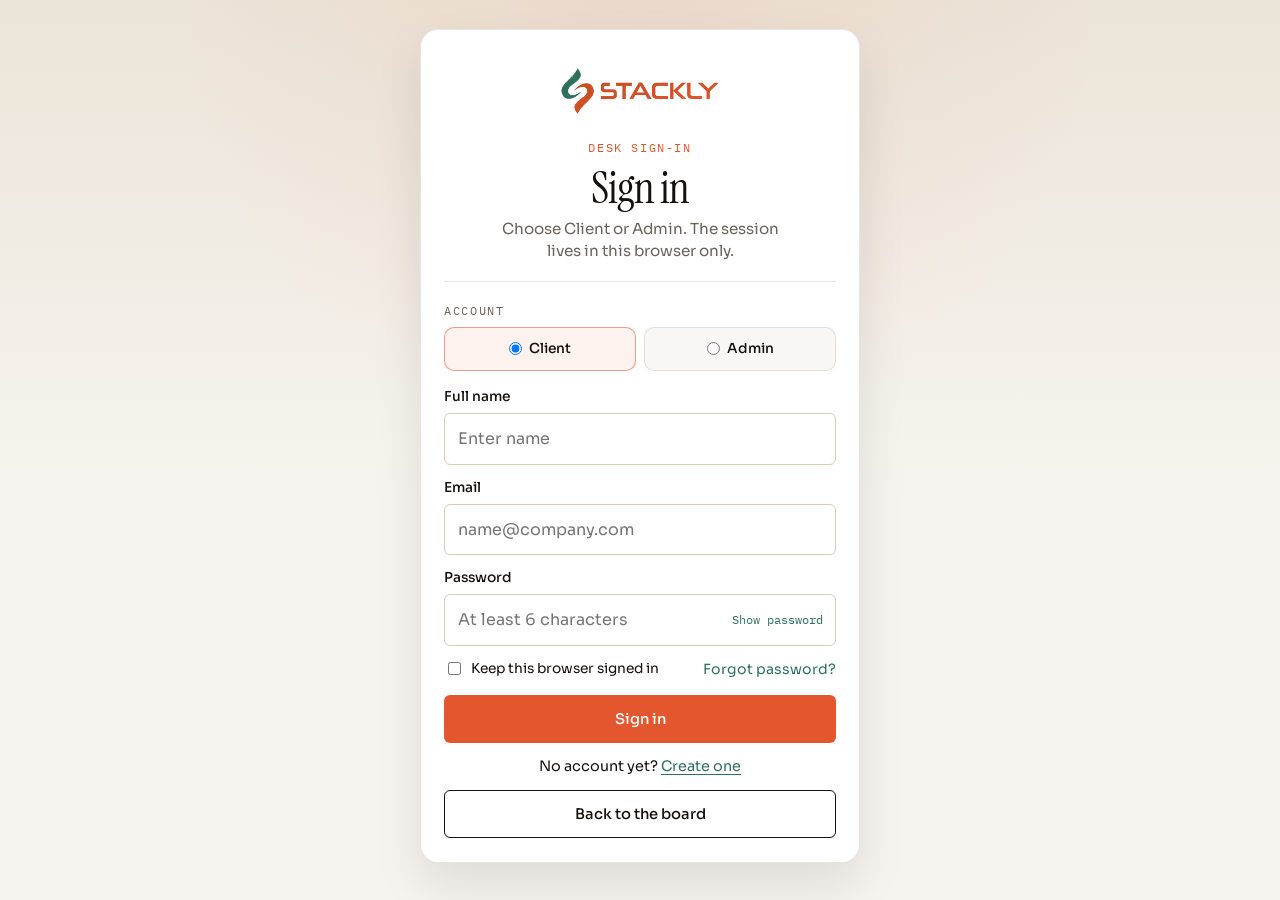
==== commit 9c13e4a5: "Fixed bugs - 1" ====
--- a/login.html
+++ b/login.html
@@ -60,7 +60,7 @@
           <label for="l-pass">Password</label>
           <div class="pass-wrap">
             <input id="l-pass" name="password" type="password" required minlength="6" autocomplete="current-password" placeholder="At least 6 characters">
-            <button type="button" class="pass-toggle" data-pass="#l-pass" aria-label="Show password">Show</button>
+            <button type="button" class="pass-toggle" data-pass="#l-pass" aria-label="Show password">Show password</button>
           </div>
           <p class="field-error">Enter a password.</p>
         </div>
--- a/Css/style.css
+++ b/Css/style.css
@@ -777,6 +777,8 @@
   transition: opacity 0.45s ease, transform 0.45s ease, border-color 0.45s ease;
 }
 
+.brief-slide:last-child { margin-right: 4rem; }
+
 .brief-slide.is-on {
   opacity: 1;
   transform: scale(1);
@@ -2479,7 +2481,11 @@
 .check-row input { width: auto; margin-top: 0.25rem; }
 
 .pass-wrap { position: relative; }
-.pass-wrap input { padding-right: 4.2rem; }
+.pass-wrap input { padding-right: 7.4rem; }
+.pass-wrap input::-ms-reveal,
+.pass-wrap input::-ms-clear {
+  display: none;
+}
 .pass-toggle {
   position: absolute;
   right: 0.4rem;
--- a/Css/responsive.css
+++ b/Css/responsive.css
@@ -266,7 +266,7 @@
   }
   .foot-base { margin-top: 2.5rem; }
   .header-bar { gap: 0.6rem; }
-  .wordmark img { height: 2.8rem; }
+  .wordmark img { height: 3.4rem; }
   .auth-check { flex-direction: column; align-items: flex-start; }
   .pre-word { font-size: 2.4rem; }
 }
